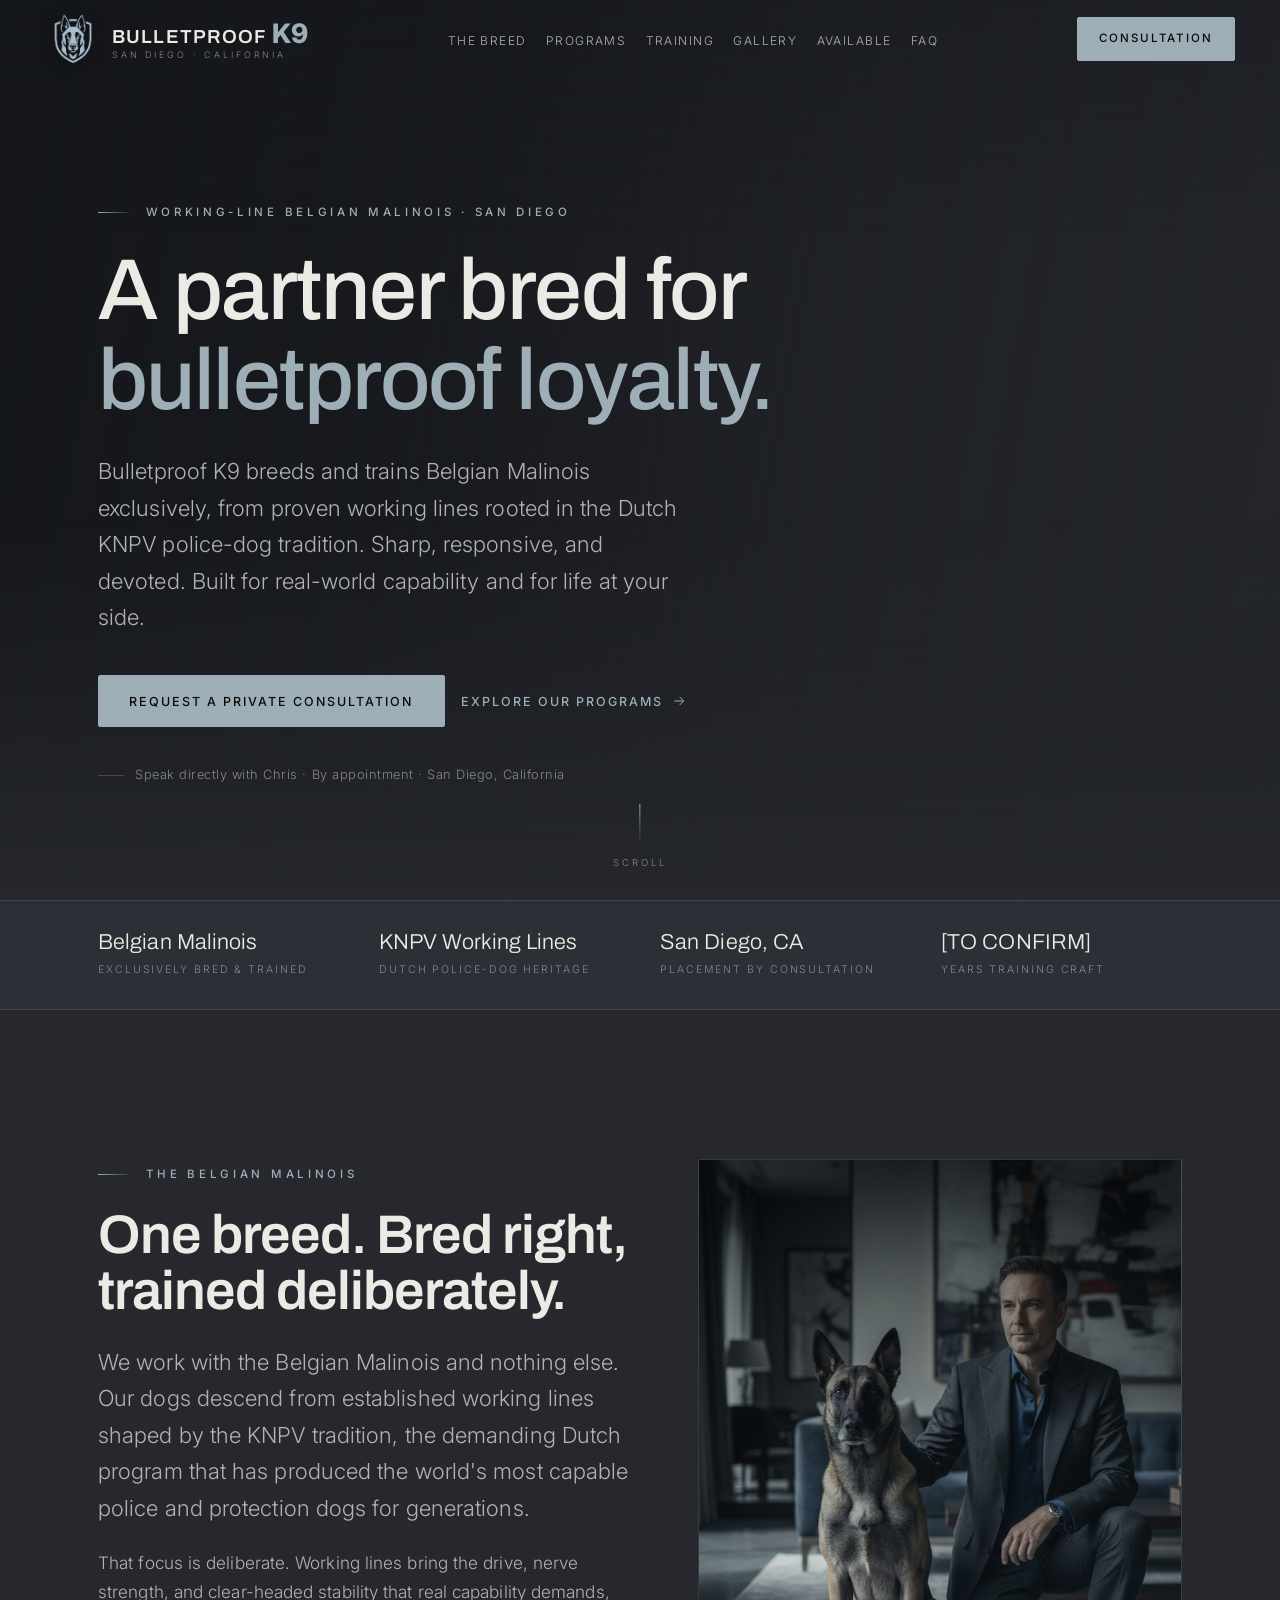
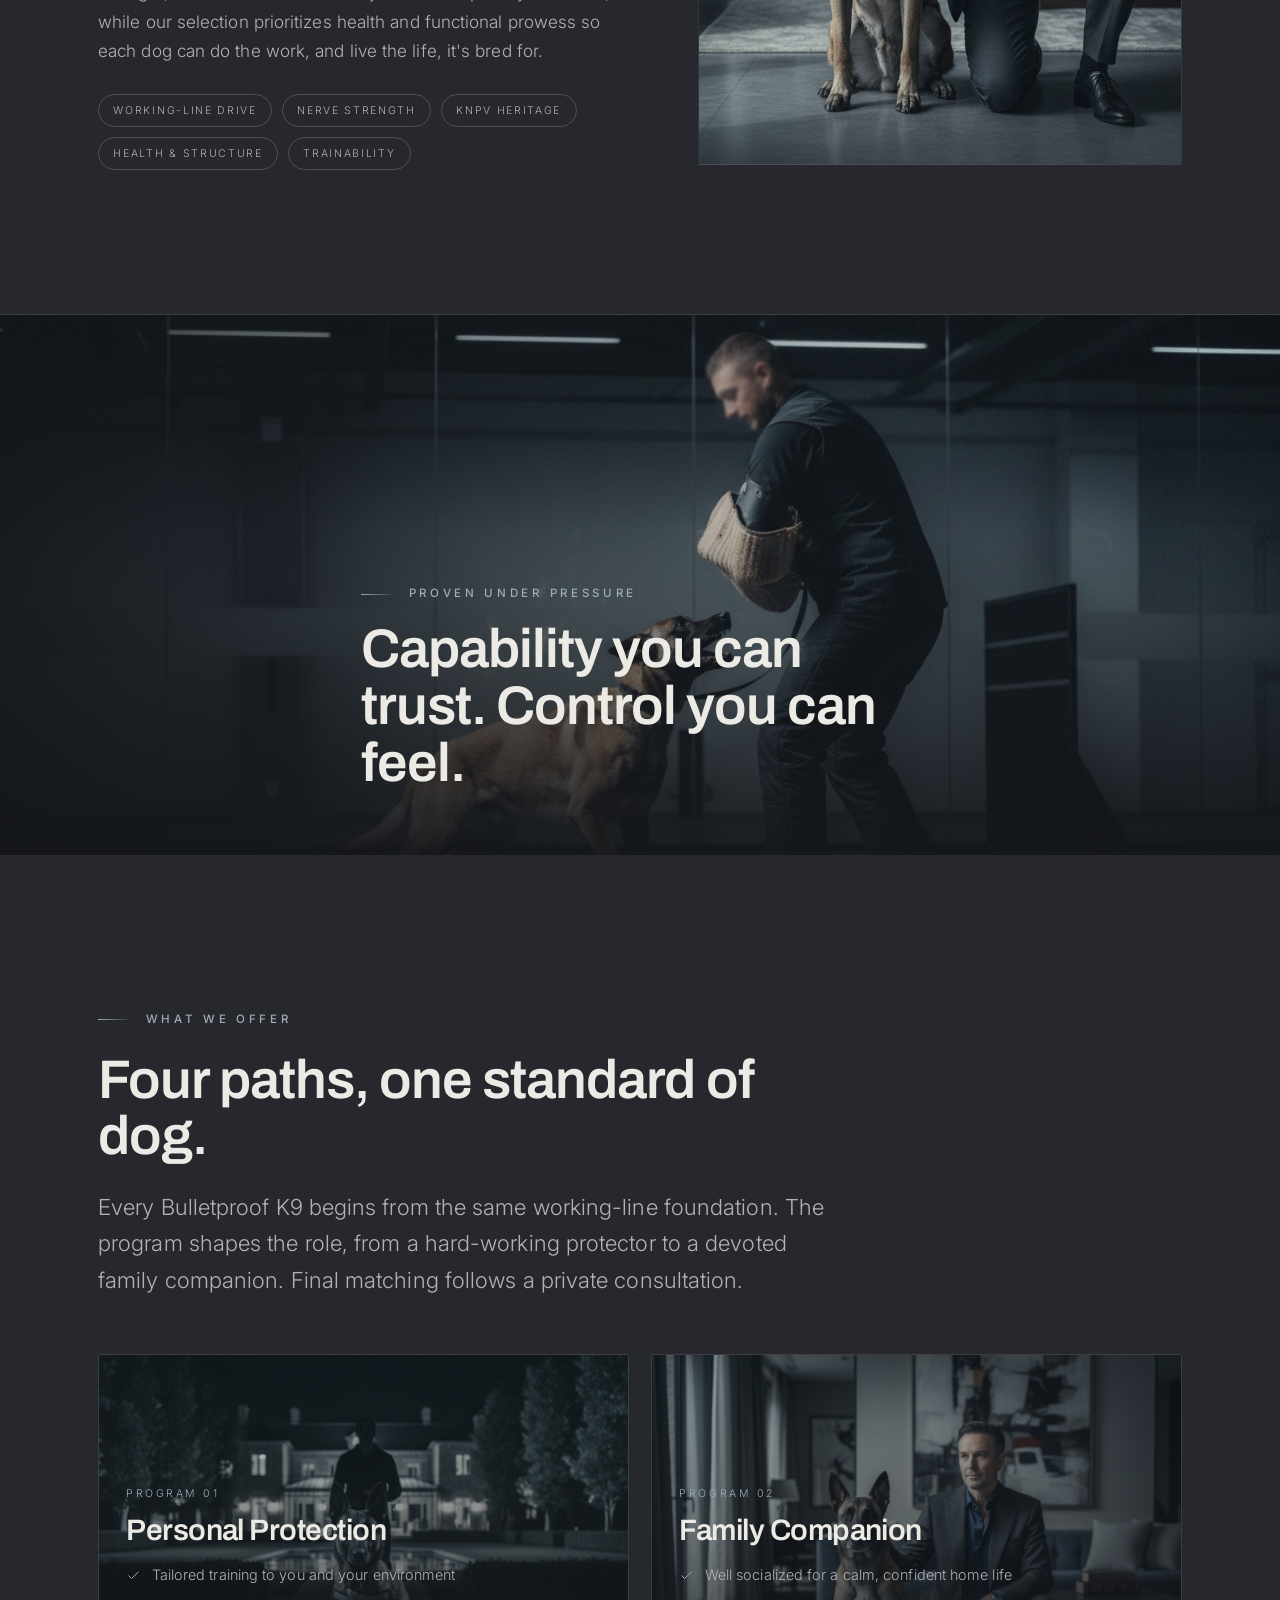
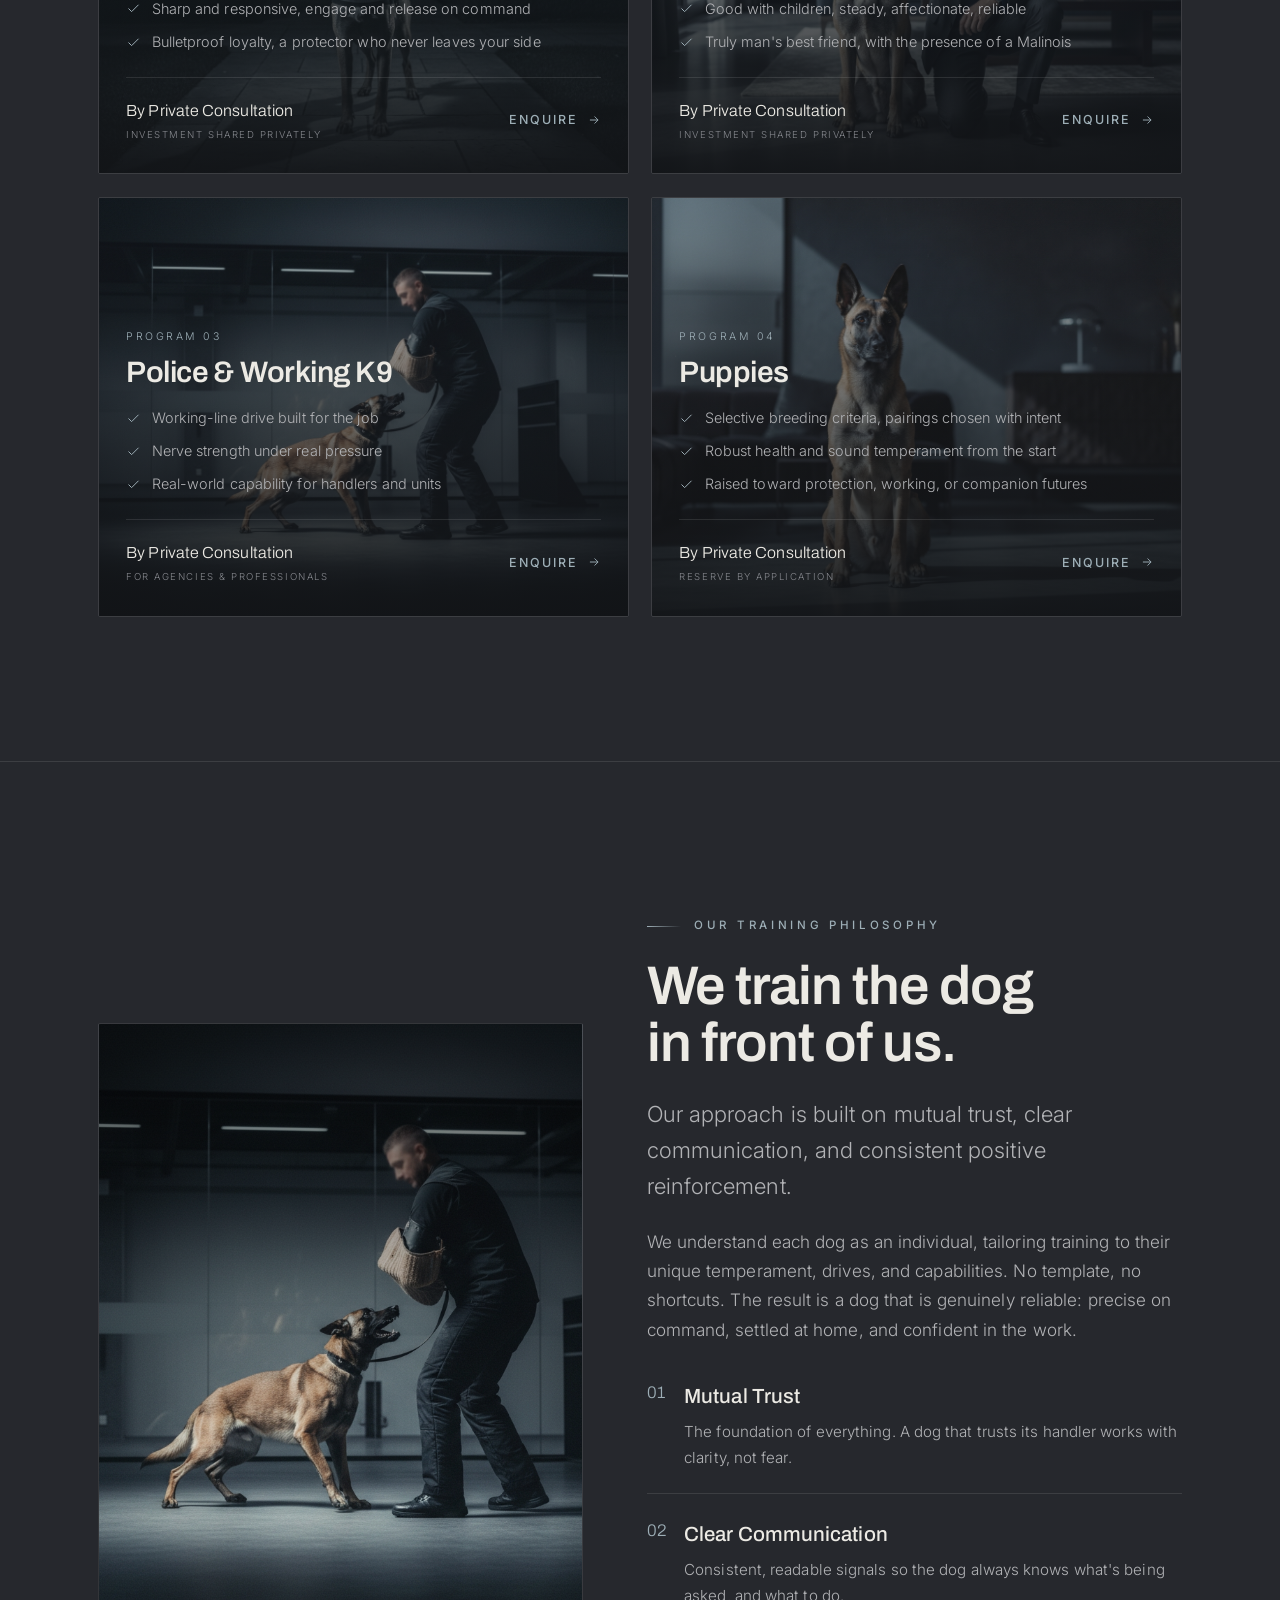
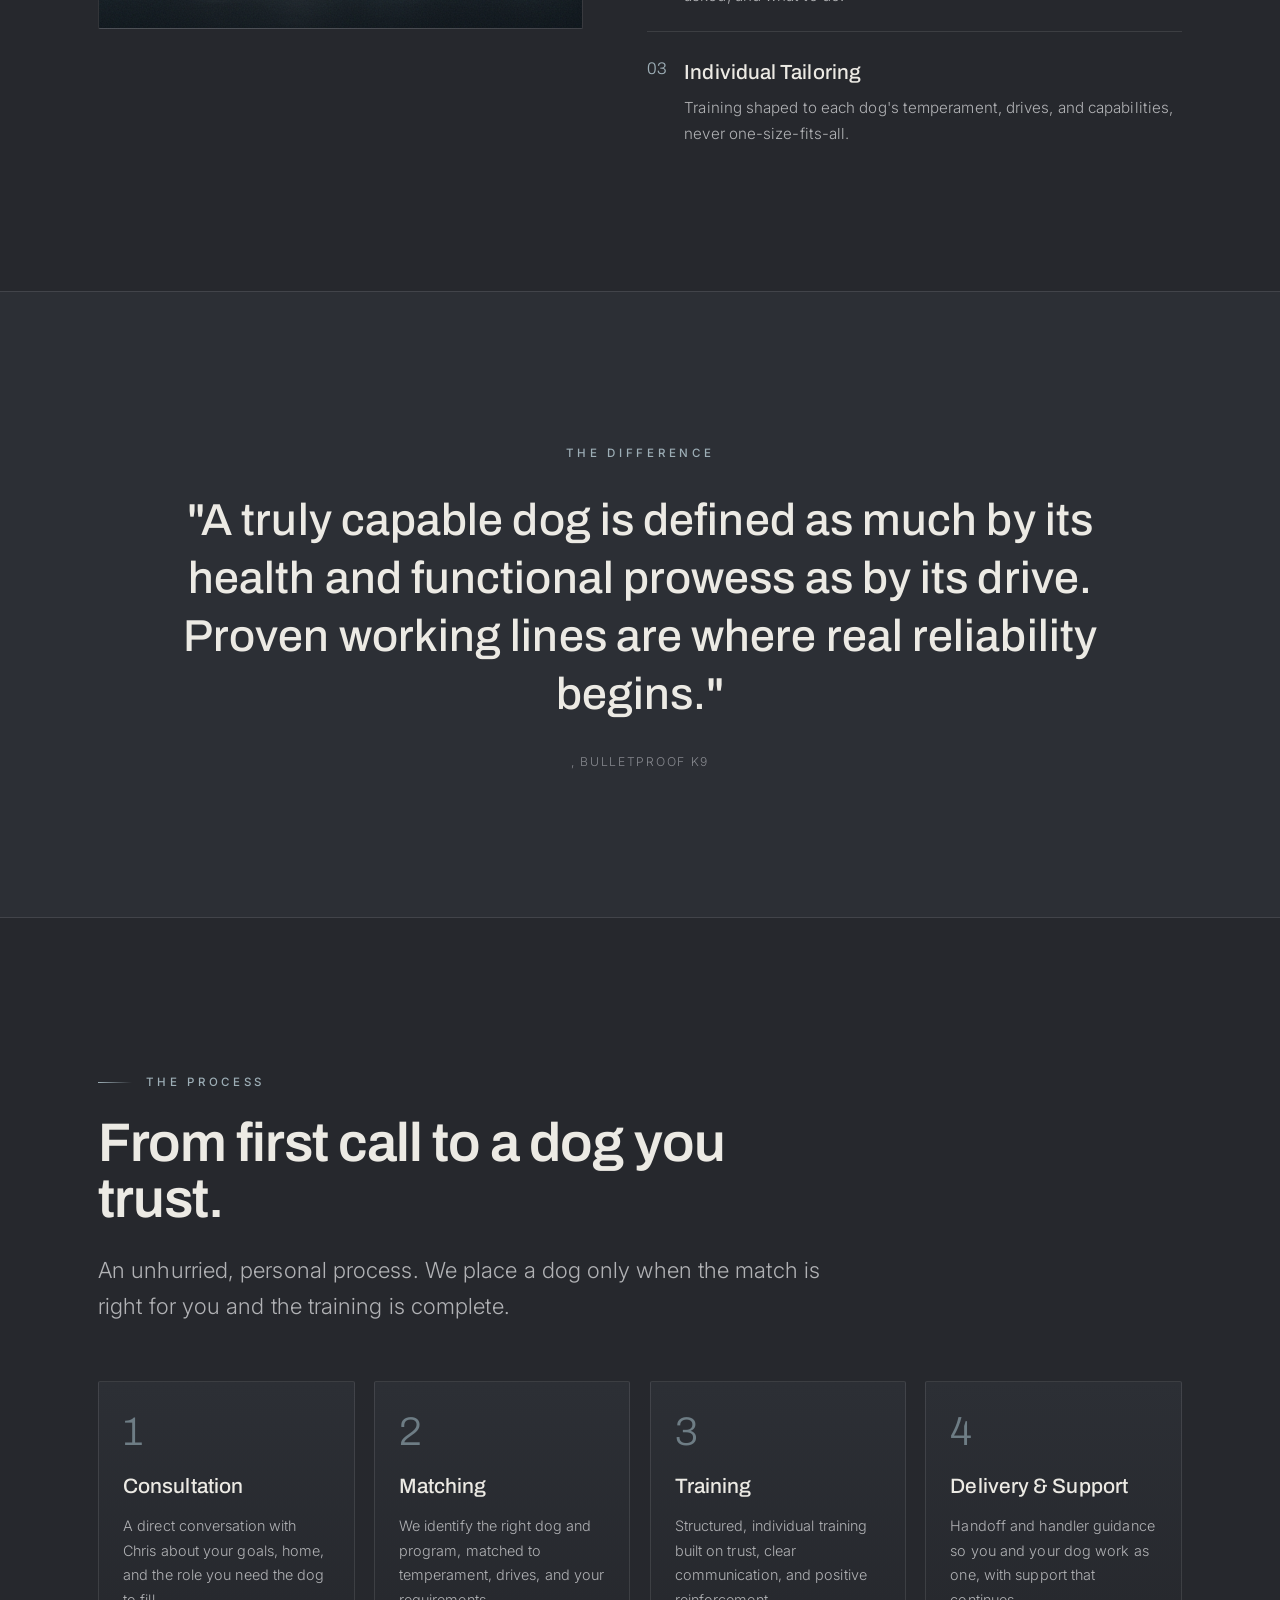
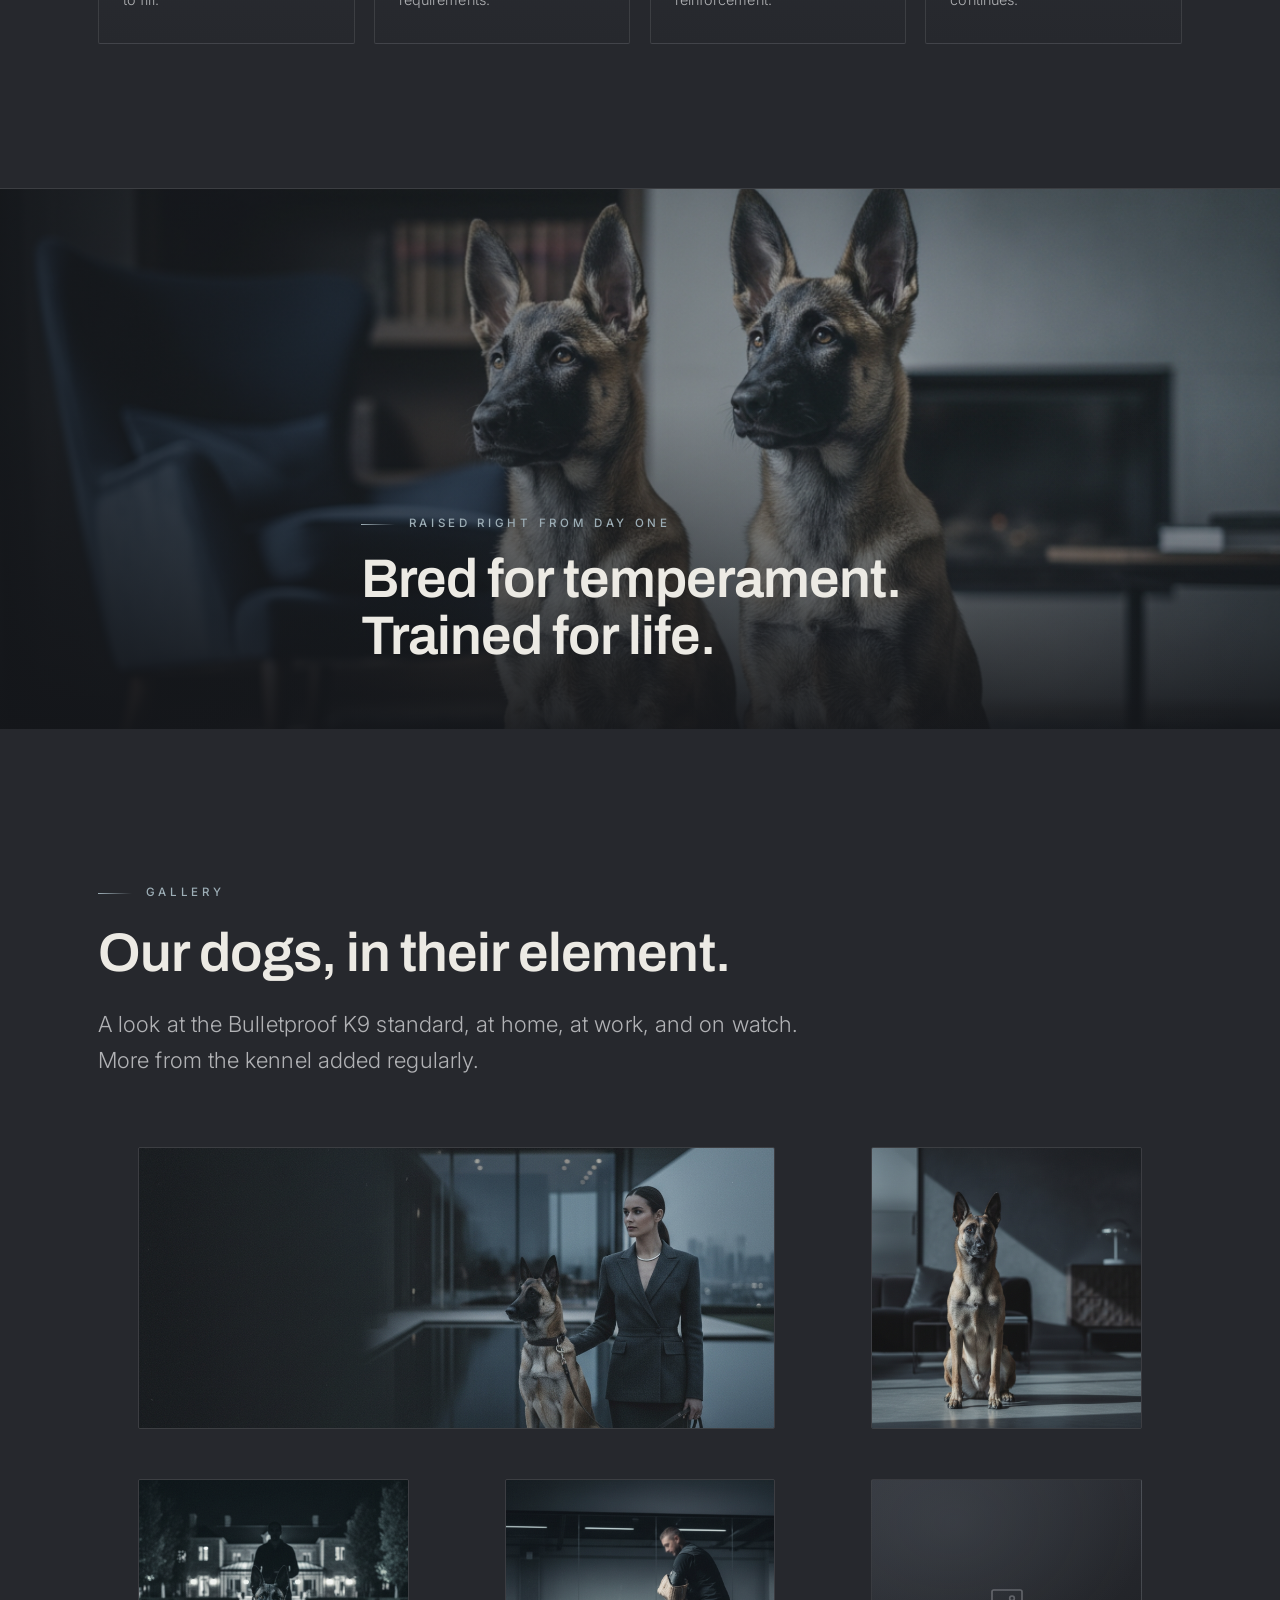
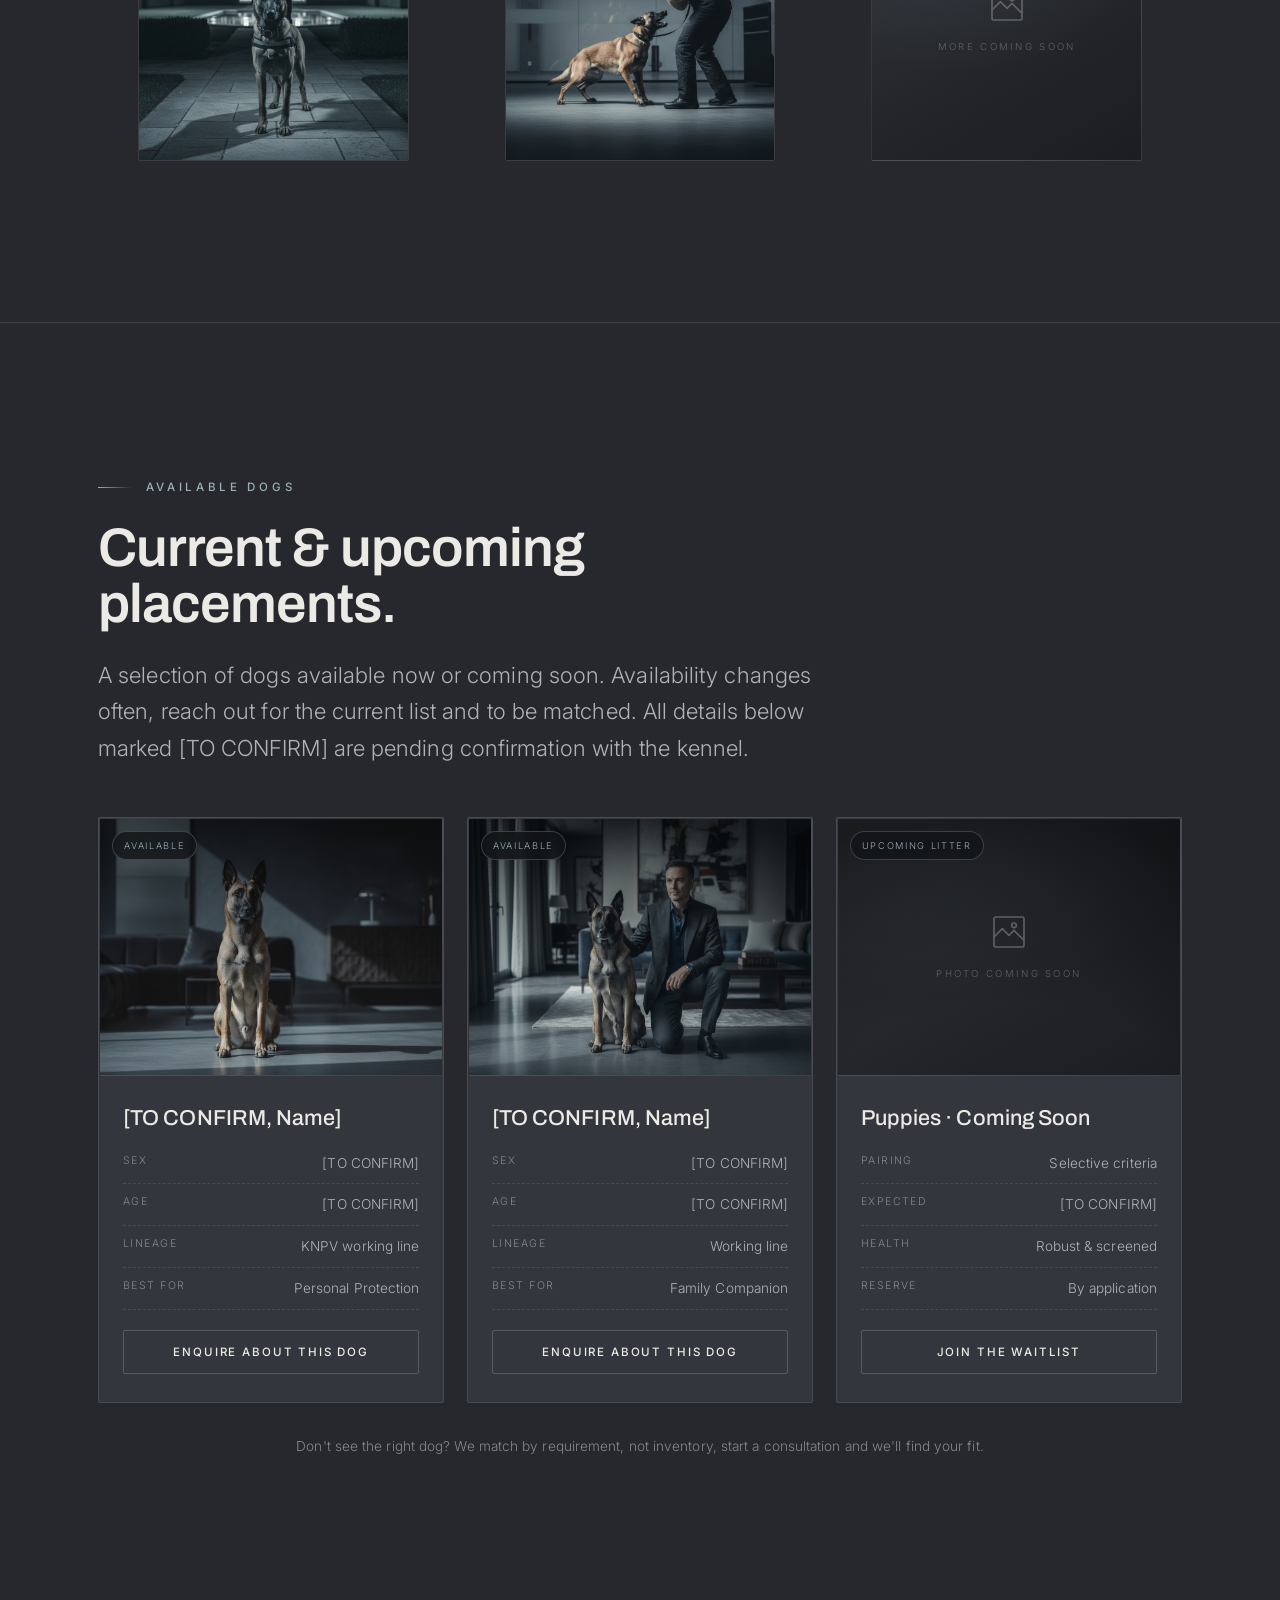
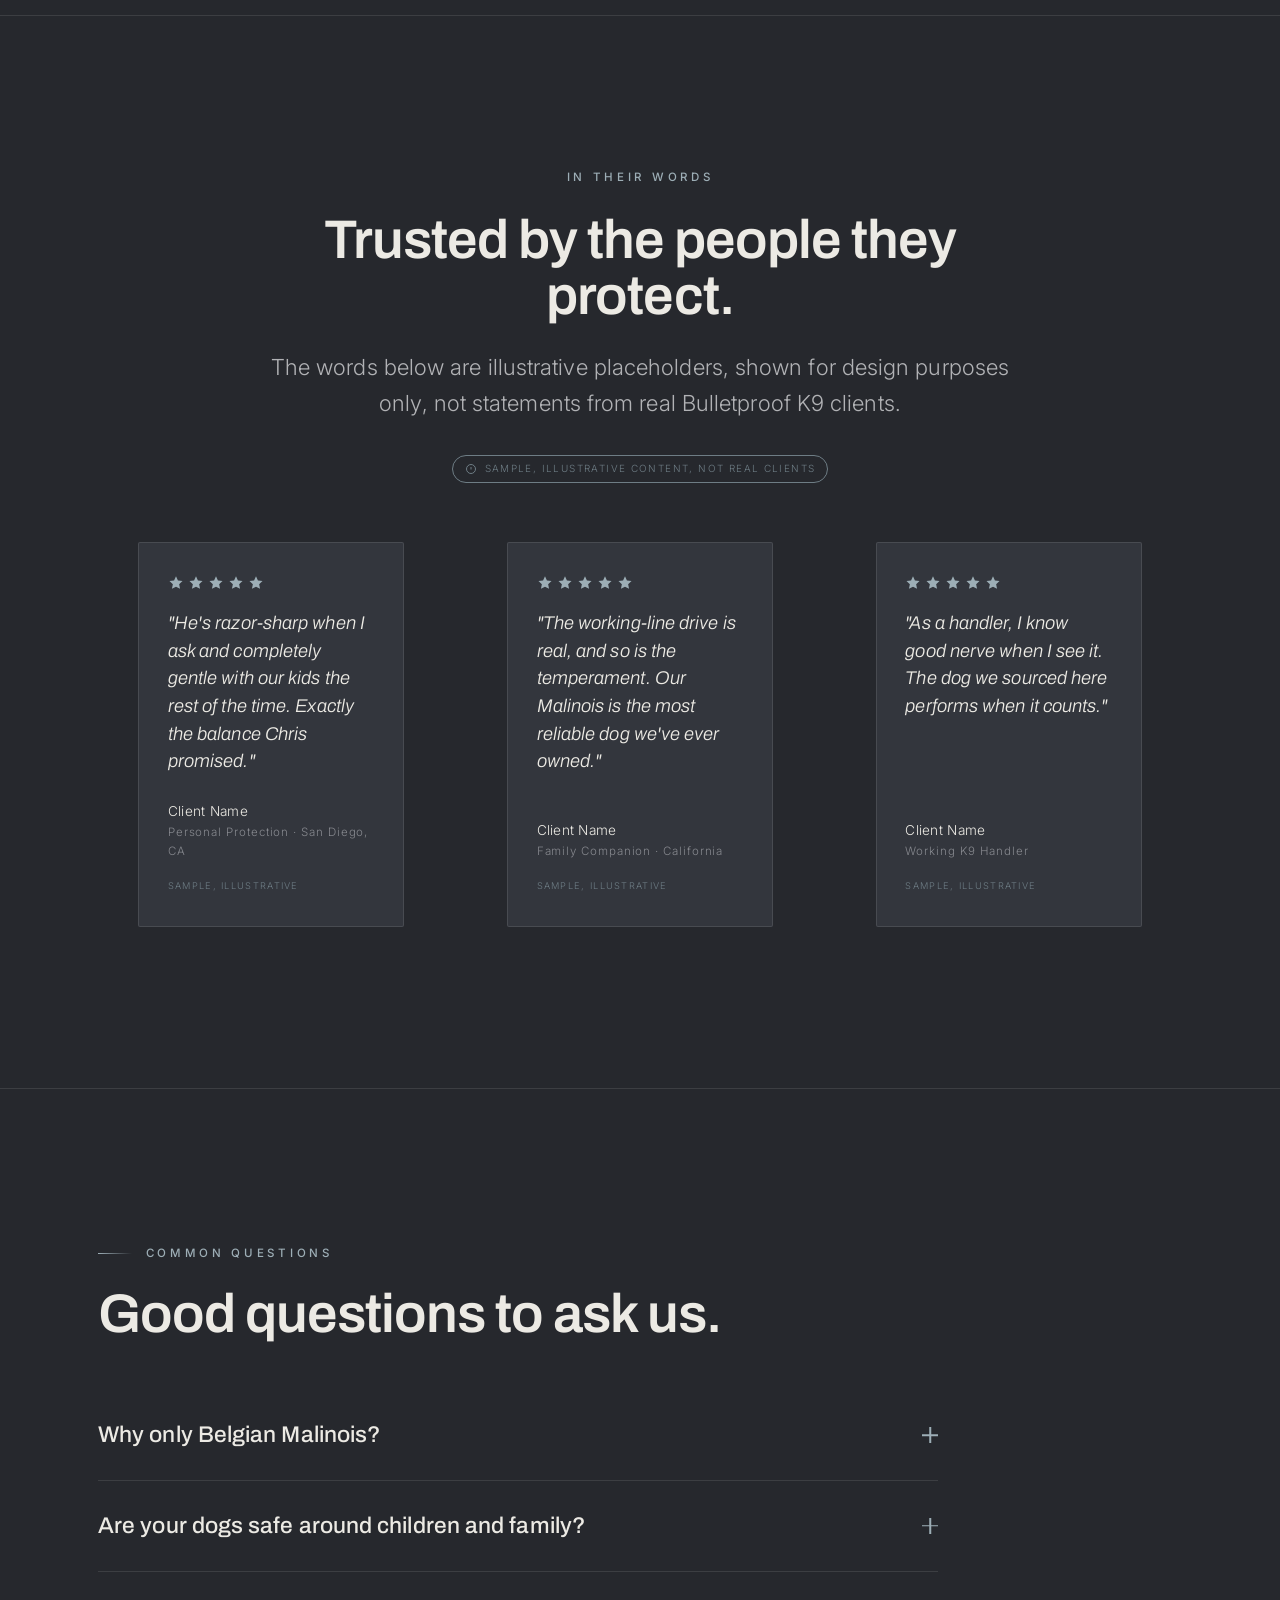
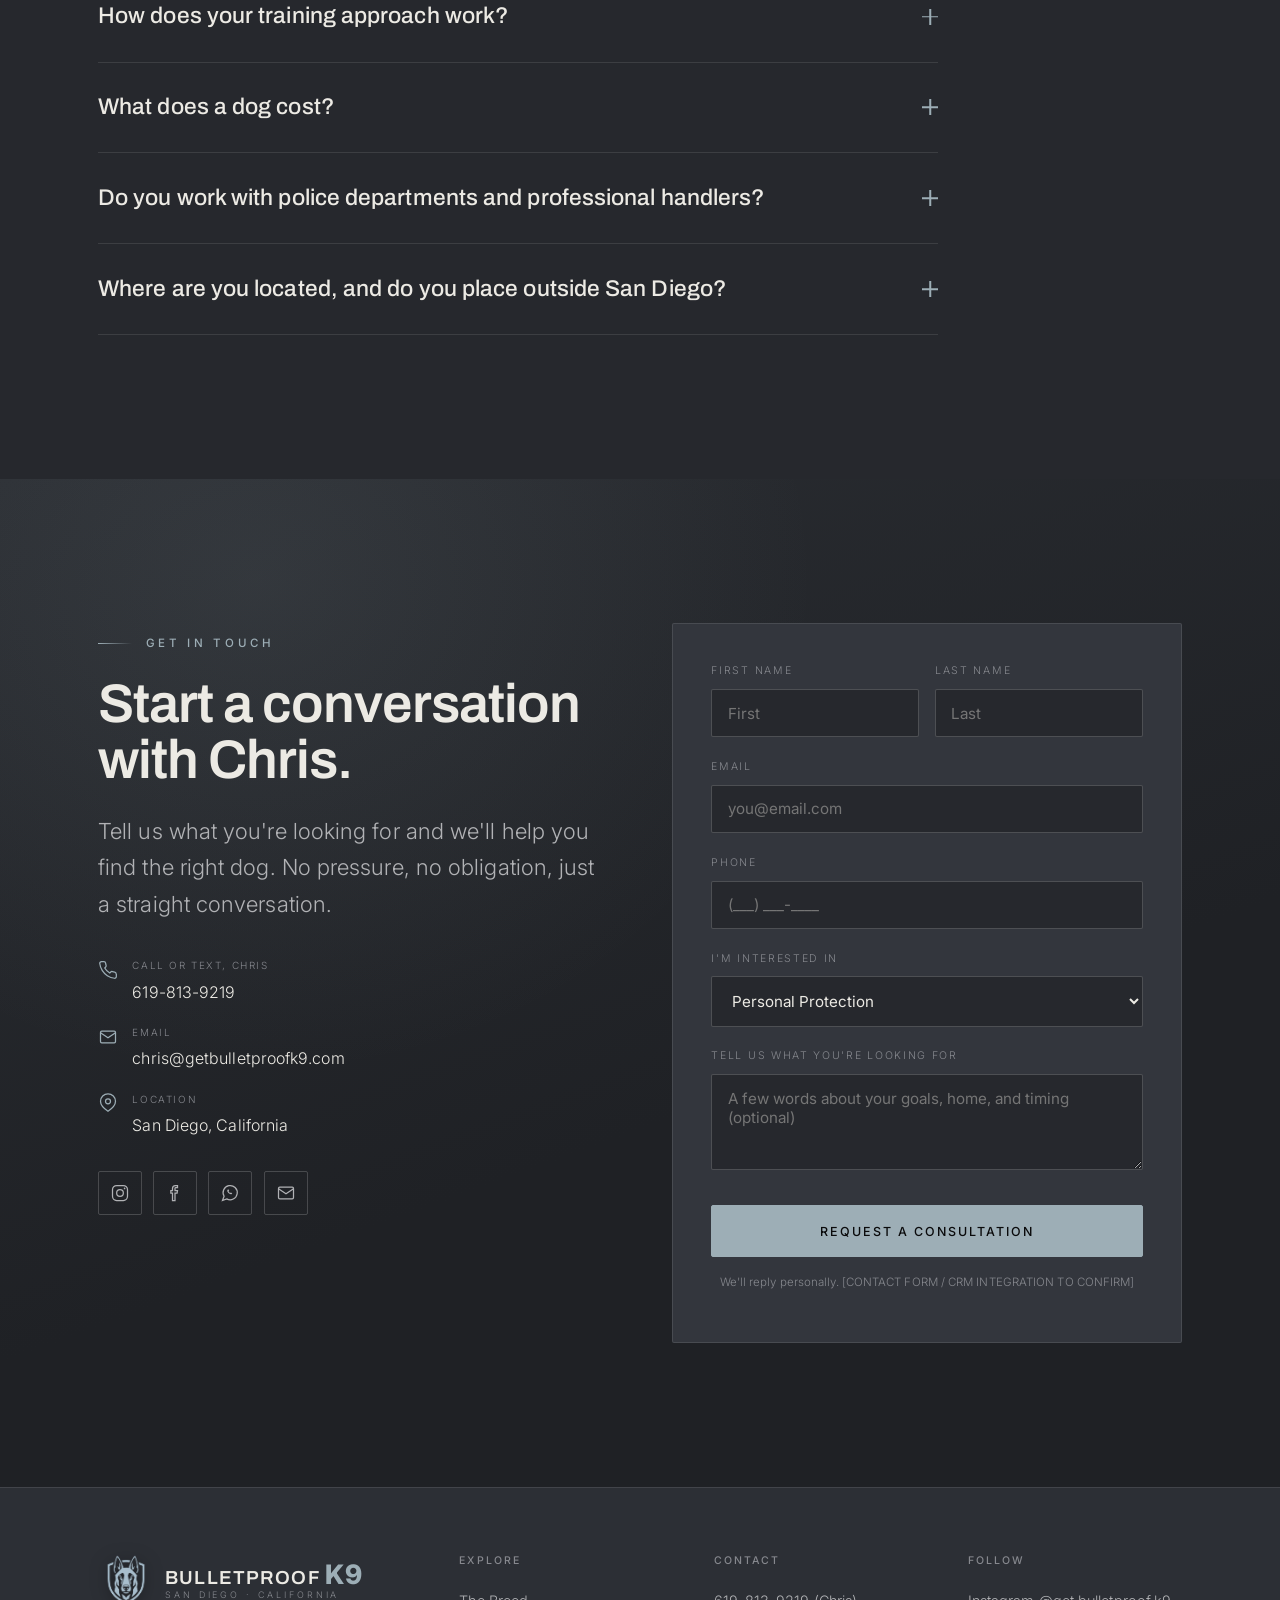
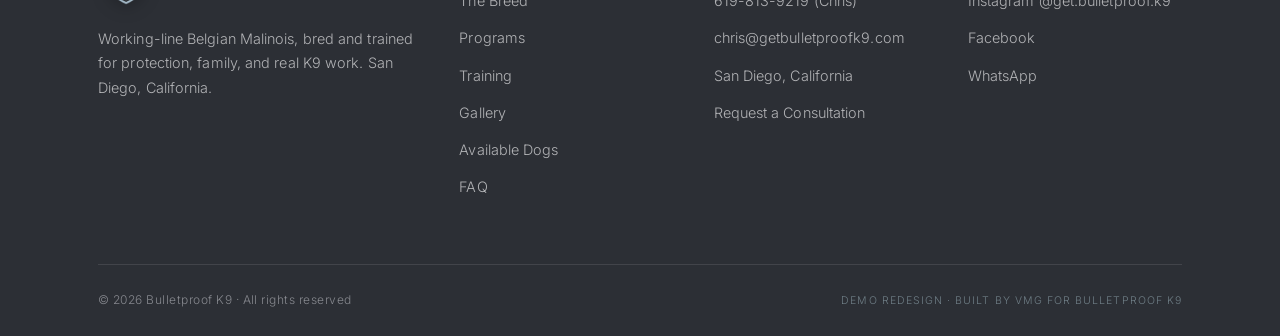
==== index.html @ 421f0684 "Add files via upload" ====
<!DOCTYPE html>
<!--
  ============================================================================
  BULLETPROOF K9, Website redesign (demo/pitch build)
  Client: Bulletproof K9 · San Diego, California · getbulletproofk9.com
  Built by VMG (Vander Media Group).

  HONESTY MARKERS used throughout:
    [TO CONFIRM] ........ any metric/detail to be verified with the client
    "By Private Consultation" ... used in place of any invented price
    "Sample, illustrative" ..... testimonials are illustrative, not real clients
  Real, public client data (breed focus, offerings, philosophy, contact,
  socials) is used as fact. No numbers, prices, or client names are fabricated.
  ============================================================================
-->
<html lang="en">
<head>
<meta charset="UTF-8">
<meta name="viewport" content="width=device-width, initial-scale=1.0">
<title>Bulletproof K9, Working-Line Belgian Malinois · San Diego</title>
<meta name="description" content="Bulletproof K9 breeds and trains working-line Belgian Malinois in San Diego, California, for personal protection, family companionship, and police & working K9 roles. By private consultation.">
<link rel="icon" type="image/png" href="logo/emblem-fav2.png">
<link rel="apple-touch-icon" href="logo/emblem-fav2.png">
<meta http-equiv="Cache-Control" content="no-cache, no-store, must-revalidate">
<meta http-equiv="Pragma" content="no-cache"><meta http-equiv="Expires" content="0">
<meta property="og:title" content="Bulletproof K9, Working-Line Belgian Malinois">
<meta property="og:description" content="Working-line Belgian Malinois for personal protection, family, and K9 work. San Diego, CA.">
<meta property="og:type" content="website">
<meta name="theme-color" content="#26282d">
<link rel="preconnect" href="https://fonts.googleapis.com">
<link rel="preconnect" href="https://fonts.gstatic.com" crossorigin>
<link href="https://fonts.googleapis.com/css2?family=Archivo:wght@400;500;600;700;800&family=Inter:wght@300;400;500;600&display=swap" rel="stylesheet">
<link rel="stylesheet" href="css/styles.css">
</head>
<body id="top">

<!-- ========================= NAV ========================= -->
<header class="nav" id="nav">
  <div class="wrap nav-inner">
    <a class="brand" href="index.html" aria-label="Bulletproof K9, home">
      <img class="emblem" src="logo/emblem-mark2.png" alt="" width="32" height="40" aria-hidden="true">
      <span class="word">
        <b>BULLETPROOF <span class="k9">K9</span></b>
        <span>San Diego · California</span>
      </span>
    </a>

    <nav aria-label="Primary">
      <ul class="nav-links">
        <li><a href="breed.html">The Breed</a></li>
        <li><a href="programs.html">Programs</a></li>
        <li><a href="training.html">Training</a></li>
        <li><a href="gallery.html">Gallery</a></li>
        <li><a href="available.html">Available</a></li>
        <li><a href="index.html#faq">FAQ</a></li>
      </ul>
    </nav>

    <div class="nav-cta">
      <a class="nav-phone" href="tel:+16198139219" aria-label="Call Chris at 619-813-9219">
        <svg width="15" height="15" viewBox="0 0 24 24" fill="none" stroke="currentColor" stroke-width="1.6"><path d="M22 16.9v3a2 2 0 0 1-2.2 2 19.8 19.8 0 0 1-8.6-3.1 19.5 19.5 0 0 1-6-6A19.8 19.8 0 0 1 2.1 4.2 2 2 0 0 1 4.1 2h3a2 2 0 0 1 2 1.7c.1.9.3 1.8.6 2.6a2 2 0 0 1-.5 2.1L8.1 9.6a16 16 0 0 0 6 6l1.2-1.2a2 2 0 0 1 2.1-.5c.8.3 1.7.5 2.6.6a2 2 0 0 1 1.7 2Z"/></svg>
        619-813-9219
      </a>
      <a class="btn btn-primary btn-sm" href="contact.html" aria-label="Request a consultation">Consultation</a>
    </div>

    <button class="nav-toggle" id="navToggle" aria-label="Open menu" aria-expanded="false" aria-controls="mobileMenu">
      <span class="bars"><span></span><span></span><span></span></span>
    </button>
  </div>
</header>

<!-- mobile menu -->
<div class="mobile-menu" id="mobileMenu">
  <a class="m-link" href="breed.html">The Breed</a>
  <a class="m-link" href="programs.html">Programs</a>
  <a class="m-link" href="training.html">Training</a>
  <a class="m-link" href="gallery.html">Gallery</a>
  <a class="m-link" href="available.html">Available Dogs</a>
  <a class="m-link" href="index.html#faq">FAQ</a>
  <div class="m-foot">
    <a class="btn btn-primary" href="contact.html">Request a Consultation</a>
    <div class="m-contact">
      <a href="tel:+16198139219"><svg width="16" height="16" viewBox="0 0 24 24" fill="none" stroke="currentColor" stroke-width="1.6"><path d="M22 16.9v3a2 2 0 0 1-2.2 2 19.8 19.8 0 0 1-8.6-3.1 19.5 19.5 0 0 1-6-6A19.8 19.8 0 0 1 2.1 4.2 2 2 0 0 1 4.1 2h3a2 2 0 0 1 2 1.7c.1.9.3 1.8.6 2.6a2 2 0 0 1-.5 2.1L8.1 9.6a16 16 0 0 0 6 6l1.2-1.2a2 2 0 0 1 2.1-.5c.8.3 1.7.5 2.6.6a2 2 0 0 1 1.7 2Z"/></svg>619-813-9219</a>
      <a href="mailto:chris@getbulletproofk9.com"><svg width="16" height="16" viewBox="0 0 24 24" fill="none" stroke="currentColor" stroke-width="1.6"><rect x="3" y="5" width="18" height="14" rx="1.5"/><path d="M3 7l9 6 9-6"/></svg>chris@getbulletproofk9.com</a>
    </div>
  </div>
</div>

<!-- ========================= HERO ========================= -->
<main>
<section class="hero" id="hero">
  <div class="hero-bg" id="heroBg" aria-hidden="true"><div class="hero-img"></div></div>
  <div class="wrap hero-inner">
    <div class="hero-content reveal">
      <span class="eyebrow">Working-Line Belgian Malinois · San Diego</span>
      <h1 class="display">A partner bred for<br><em>bulletproof loyalty.</em></h1>
      <p class="lede">Bulletproof K9 breeds and trains Belgian Malinois exclusively, from proven working lines rooted in the Dutch KNPV police-dog tradition. Sharp, responsive, and devoted. Built for real-world capability and for life at your side.</p>
      <div class="hero-actions">
        <a class="btn btn-primary" href="contact.html">Request a Private Consultation</a>
        <a class="link-arrow" href="programs.html">Explore our programs
          <svg width="16" height="16" viewBox="0 0 24 24" fill="none" stroke="currentColor" stroke-width="1.5"><path d="M5 12h14M13 6l6 6-6 6"/></svg>
        </a>
      </div>
      <div class="hero-note">
        <span class="rule"></span>
        Speak directly with Chris · By appointment · San Diego, California
      </div>
    </div>
  </div>
  <div class="scroll-cue" aria-hidden="true"><span class="bar"></span>Scroll</div>
</section>

<!-- ========================= TRUST STRIP ========================= -->
<section class="strip" aria-label="At a glance">
  <div class="wrap strip-inner">
    <div class="strip-item reveal"><span class="k">Belgian Malinois</span><span class="v">Exclusively bred &amp; trained</span></div>
    <div class="strip-item reveal"><span class="k">KNPV Working Lines</span><span class="v">Dutch police-dog heritage</span></div>
    <div class="strip-item reveal"><span class="k">San Diego, CA</span><span class="v">Placement by consultation</span></div>
    <div class="strip-item reveal"><span class="k confirm">[TO CONFIRM]</span><span class="v">Years training craft</span></div>
  </div>
</section>

<!-- ========================= THE BREED ========================= -->
<section class="section-pad" id="breed">
  <div class="wrap">
    <div class="split">
      <div class="reveal">
        <span class="eyebrow">The Belgian Malinois</span>
        <h2 class="h2" style="margin-top:1.4rem">One breed. Bred right,<br>trained deliberately.</h2>
        <p class="lede" style="margin-top:1.5rem">We work with the Belgian Malinois and nothing else. Our dogs descend from established working lines shaped by the KNPV tradition, the demanding Dutch program that has produced the world's most capable police and protection dogs for generations.</p>
        <p style="margin-top:1.2rem; color:var(--ink-soft)">That focus is deliberate. Working lines bring the drive, nerve strength, and clear-headed stability that real capability demands, while our selection prioritizes health and functional prowess so each dog can do the work, and live the life, it's bred for.</p>
        <div class="chips" aria-label="Breed hallmarks">
          <span class="chip">Working-line drive</span>
          <span class="chip">Nerve strength</span>
          <span class="chip">KNPV heritage</span>
          <span class="chip">Health &amp; structure</span>
          <span class="chip">Trainability</span>
        </div>
      </div>
      <div class="media img-ph reveal">
        <img class="cover" src="images/standard.jpg" alt="A composed Belgian Malinois seated beside its owner in a refined home interior">
      </div>
    </div>
  </div>
</section>

<hr class="divider">

<!-- ========================= IMAGE BAND ========================= -->
<section class="reveal" aria-label="Trained for the real world" style="position:relative;height:min(60vh,540px);display:flex;align-items:flex-end;overflow:hidden;background:linear-gradient(90deg,rgba(20,22,26,.8),rgba(20,22,26,.25) 55%,rgba(20,22,26,0)),linear-gradient(rgba(20,22,26,0) 40%,rgba(20,22,26,.9)),url('images/tier2.jpg') center 35%/cover no-repeat;">
  <div class="wrap" style="padding-bottom:clamp(2.2rem,5vw,4rem)">
    <span class="eyebrow">Proven under pressure</span>
    <h2 class="h2" style="max-width:18ch;margin-top:1.1rem">Capability you can trust. Control you can feel.</h2>
  </div>
</section>

<!-- ========================= PROGRAMS ========================= -->
<section class="section-pad" id="programs">
  <div class="wrap">
    <div class="sec-head reveal">
      <span class="eyebrow">What We Offer</span>
      <h2 class="h2">Four paths, one standard of dog.</h2>
      <p class="lede">Every Bulletproof K9 begins from the same working-line foundation. The program shapes the role, from a hard-working protector to a devoted family companion. Final matching follows a private consultation.</p>
    </div>

    <div class="programs">
      <!-- Personal Protection -->
      <article class="prog reveal">
        <div class="media"><img src="images/tier3.jpg" alt="A protection-trained Belgian Malinois on watch at an estate at night"></div>
        <div class="scrim" aria-hidden="true"></div>
        <div class="body">
          <span class="rank">Program 01</span>
          <h3 class="h3">Personal Protection</h3>
          <ul>
            <li><svg width="15" height="15" viewBox="0 0 24 24" fill="none" stroke="currentColor" stroke-width="1.6"><path d="M20 6L9 17l-5-5"/></svg>Tailored training to you and your environment</li>
            <li><svg width="15" height="15" viewBox="0 0 24 24" fill="none" stroke="currentColor" stroke-width="1.6"><path d="M20 6L9 17l-5-5"/></svg>Sharp and responsive, engage and release on command</li>
            <li><svg width="15" height="15" viewBox="0 0 24 24" fill="none" stroke="currentColor" stroke-width="1.6"><path d="M20 6L9 17l-5-5"/></svg>Bulletproof loyalty, a protector who never leaves your side</li>
          </ul>
          <div class="foot">
            <span class="price">By Private Consultation<small>Investment shared privately</small></span>
            <a class="link-arrow" href="contact.html">Enquire
              <svg width="14" height="14" viewBox="0 0 24 24" fill="none" stroke="currentColor" stroke-width="1.6"><path d="M5 12h14M13 6l6 6-6 6"/></svg>
            </a>
          </div>
        </div>
      </article>

      <!-- Family Companion -->
      <article class="prog reveal">
        <div class="media"><img src="images/standard.jpg" alt="A Belgian Malinois relaxed at home beside its family"></div>
        <div class="scrim" aria-hidden="true"></div>
        <div class="body">
          <span class="rank">Program 02</span>
          <h3 class="h3">Family Companion</h3>
          <ul>
            <li><svg width="15" height="15" viewBox="0 0 24 24" fill="none" stroke="currentColor" stroke-width="1.6"><path d="M20 6L9 17l-5-5"/></svg>Well socialized for a calm, confident home life</li>
            <li><svg width="15" height="15" viewBox="0 0 24 24" fill="none" stroke="currentColor" stroke-width="1.6"><path d="M20 6L9 17l-5-5"/></svg>Good with children, steady, affectionate, reliable</li>
            <li><svg width="15" height="15" viewBox="0 0 24 24" fill="none" stroke="currentColor" stroke-width="1.6"><path d="M20 6L9 17l-5-5"/></svg>Truly man's best friend, with the presence of a Malinois</li>
          </ul>
          <div class="foot">
            <span class="price">By Private Consultation<small>Investment shared privately</small></span>
            <a class="link-arrow" href="contact.html">Enquire
              <svg width="14" height="14" viewBox="0 0 24 24" fill="none" stroke="currentColor" stroke-width="1.6"><path d="M5 12h14M13 6l6 6-6 6"/></svg>
            </a>
          </div>
        </div>
      </article>

      <!-- Police & Working K9 -->
      <article class="prog reveal">
        <div class="media"><img src="images/tier2.jpg" alt="A Belgian Malinois in a controlled engagement drill with a decoy"></div>
        <div class="scrim" aria-hidden="true"></div>
        <div class="body">
          <span class="rank">Program 03</span>
          <h3 class="h3">Police &amp; Working K9</h3>
          <ul>
            <li><svg width="15" height="15" viewBox="0 0 24 24" fill="none" stroke="currentColor" stroke-width="1.6"><path d="M20 6L9 17l-5-5"/></svg>Working-line drive built for the job</li>
            <li><svg width="15" height="15" viewBox="0 0 24 24" fill="none" stroke="currentColor" stroke-width="1.6"><path d="M20 6L9 17l-5-5"/></svg>Nerve strength under real pressure</li>
            <li><svg width="15" height="15" viewBox="0 0 24 24" fill="none" stroke="currentColor" stroke-width="1.6"><path d="M20 6L9 17l-5-5"/></svg>Real-world capability for handlers and units</li>
          </ul>
          <div class="foot">
            <span class="price">By Private Consultation<small>For agencies &amp; professionals</small></span>
            <a class="link-arrow" href="contact.html">Enquire
              <svg width="14" height="14" viewBox="0 0 24 24" fill="none" stroke="currentColor" stroke-width="1.6"><path d="M5 12h14M13 6l6 6-6 6"/></svg>
            </a>
          </div>
        </div>
      </article>

      <!-- Puppies -->
      <article class="prog reveal">
        <div class="media"><img src="images/tier1.jpg" alt="A young Belgian Malinois seated, alert and composed, in a modern interior"></div>
        <div class="scrim" aria-hidden="true"></div>
        <div class="body">
          <span class="rank">Program 04</span>
          <h3 class="h3">Puppies</h3>
          <ul>
            <li><svg width="15" height="15" viewBox="0 0 24 24" fill="none" stroke="currentColor" stroke-width="1.6"><path d="M20 6L9 17l-5-5"/></svg>Selective breeding criteria, pairings chosen with intent</li>
            <li><svg width="15" height="15" viewBox="0 0 24 24" fill="none" stroke="currentColor" stroke-width="1.6"><path d="M20 6L9 17l-5-5"/></svg>Robust health and sound temperament from the start</li>
            <li><svg width="15" height="15" viewBox="0 0 24 24" fill="none" stroke="currentColor" stroke-width="1.6"><path d="M20 6L9 17l-5-5"/></svg>Raised toward protection, working, or companion futures</li>
          </ul>
          <div class="foot">
            <span class="price">By Private Consultation<small>Reserve by application</small></span>
            <a class="link-arrow" href="contact.html">Enquire
              <svg width="14" height="14" viewBox="0 0 24 24" fill="none" stroke="currentColor" stroke-width="1.6"><path d="M5 12h14M13 6l6 6-6 6"/></svg>
            </a>
          </div>
        </div>
      </article>
    </div>
  </div>
</section>

<hr class="divider">

<!-- ========================= TRAINING PHILOSOPHY ========================= -->
<section class="section-pad" id="training">
  <div class="wrap">
    <div class="split rev">
      <div class="media img-ph reveal">
        <img class="cover" src="images/tier2.jpg" alt="A trainer working a Belgian Malinois through a focused drill">
      </div>
      <div class="reveal">
        <span class="eyebrow">Our Training Philosophy</span>
        <h2 class="h2" style="margin-top:1.4rem">We train the dog<br>in front of us.</h2>
        <p class="lede" style="margin-top:1.5rem">Our approach is built on mutual trust, clear communication, and consistent positive reinforcement.</p>
        <p style="margin-top:1.2rem; color:var(--ink-soft)">We understand each dog as an individual, tailoring training to their unique temperament, drives, and capabilities. No template, no shortcuts. The result is a dog that is genuinely reliable: precise on command, settled at home, and confident in the work.</p>
        <ul class="value-list">
          <li>
            <span class="n">01</span>
            <div><h4>Mutual Trust</h4><p>The foundation of everything. A dog that trusts its handler works with clarity, not fear.</p></div>
          </li>
          <li>
            <span class="n">02</span>
            <div><h4>Clear Communication</h4><p>Consistent, readable signals so the dog always knows what's being asked, and what to do.</p></div>
          </li>
          <li>
            <span class="n">03</span>
            <div><h4>Individual Tailoring</h4><p>Training shaped to each dog's temperament, drives, and capabilities, never one-size-fits-all.</p></div>
          </li>
        </ul>
      </div>
    </div>
  </div>
</section>

<!-- ========================= QUOTE BAND ========================= -->
<section class="quote-band section-pad">
  <div class="wrap reveal" style="text-align:center">
    <span class="eyebrow center">The Difference</span>
    <blockquote style="margin-top:1.6rem">
      <span class="serif-quote">"A truly capable dog is defined as much by its health and functional prowess as by its drive. Proven working lines are where real reliability begins."</span>
      <cite>, Bulletproof K9</cite>
    </blockquote>
  </div>
</section>

<!-- ========================= PROCESS ========================= -->
<section class="section-pad" id="process">
  <div class="wrap">
    <div class="sec-head reveal">
      <span class="eyebrow">The Process</span>
      <h2 class="h2">From first call to a dog you trust.</h2>
      <p class="lede">An unhurried, personal process. We place a dog only when the match is right for you and the training is complete.</p>
    </div>
    <div class="process">
      <div class="step reveal"><span class="num">1</span><h4>Consultation</h4><p>A direct conversation with Chris about your goals, home, and the role you need the dog to fill.</p></div>
      <div class="step reveal"><span class="num">2</span><h4>Matching</h4><p>We identify the right dog and program, matched to temperament, drives, and your requirements.</p></div>
      <div class="step reveal"><span class="num">3</span><h4>Training</h4><p>Structured, individual training built on trust, clear communication, and positive reinforcement.</p></div>
      <div class="step reveal"><span class="num">4</span><h4>Delivery &amp; Support</h4><p>Handoff and handler guidance so you and your dog work as one, with support that continues.</p></div>
    </div>
  </div>
</section>

<hr class="divider">

<!-- ========================= IMAGE BAND 2 ========================= -->
<section class="reveal" aria-label="A member of the family" style="position:relative;height:min(60vh,540px);display:flex;align-items:flex-end;overflow:hidden;background:linear-gradient(90deg,rgba(20,22,26,.8),rgba(20,22,26,.25) 55%,rgba(20,22,26,0)),linear-gradient(rgba(20,22,26,0) 40%,rgba(20,22,26,.9)),url('images/puppies.jpg') center 30%/cover no-repeat;">
  <div class="wrap" style="padding-bottom:clamp(2.2rem,5vw,4rem)">
    <span class="eyebrow">Raised right from day one</span>
    <h2 class="h2" style="max-width:18ch;margin-top:1.1rem">Bred for temperament. Trained for life.</h2>
  </div>
</section>

<!-- ========================= GALLERY ========================= -->
<section class="section-pad" id="gallery">
  <div class="wrap">
    <div class="sec-head reveal">
      <span class="eyebrow">Gallery</span>
      <h2 class="h2">Our dogs, in their element.</h2>
      <p class="lede">A look at the Bulletproof K9 standard, at home, at work, and on watch. More from the kennel added regularly.</p>
    </div>
    <div class="gallery">
      <figure class="g-item g-a reveal"><img src="images/hero.jpg" alt="A Belgian Malinois at heel beside its handler at a modern residence"><figcaption class="g-cap">At your side</figcaption></figure>
      <figure class="g-item g-b reveal"><img src="images/tier1.jpg" alt="A Belgian Malinois seated and alert in a modern interior"><figcaption class="g-cap">Composed at home</figcaption></figure>
      <figure class="g-item g-c reveal"><img src="images/tier3.jpg" alt="A Belgian Malinois on watch at an estate at night"><figcaption class="g-cap">On watch</figcaption></figure>
      <figure class="g-item g-d reveal"><img src="images/tier2.jpg" alt="A Belgian Malinois in an engagement drill"><figcaption class="g-cap">In training</figcaption></figure>
      <figure class="g-item g-e reveal img-ph g-more" aria-label="More photos coming soon">
        <div class="ph-mono"><svg viewBox="0 0 24 24" fill="none" stroke-width="1"><rect x="3" y="3" width="18" height="18" rx="1"/><path d="M3 15l5-5 4 4 3-3 6 6"/><circle cx="15" cy="8" r="1.4"/></svg><span>More coming soon</span></div>
      </figure>
    </div>
  </div>
</section>

<hr class="divider">

<!-- ========================= AVAILABLE DOGS ========================= -->
<section class="section-pad" id="available">
  <div class="wrap">
    <div class="sec-head reveal">
      <span class="eyebrow">Available Dogs</span>
      <h2 class="h2">Current &amp; upcoming placements.</h2>
      <p class="lede">A selection of dogs available now or coming soon. Availability changes often, reach out for the current list and to be matched. All details below marked [TO CONFIRM] are pending confirmation with the kennel.</p>
    </div>

    <div class="dogs">
      <article class="dog reveal">
        <div class="media img-ph">
          <img class="cover" src="images/tier1.jpg" alt="A Belgian Malinois available for placement">
          <span class="badge">Available</span>
        </div>
        <div class="body">
          <h4>[TO CONFIRM, Name]</h4>
          <ul class="meta">
            <li><span>Sex</span><span>[TO CONFIRM]</span></li>
            <li><span>Age</span><span>[TO CONFIRM]</span></li>
            <li><span>Lineage</span><span>KNPV working line</span></li>
            <li><span>Best for</span><span>Personal Protection</span></li>
          </ul>
          <div class="foot"><a class="btn btn-ghost btn-sm" href="contact.html">Enquire about this dog</a></div>
        </div>
      </article>

      <article class="dog reveal">
        <div class="media img-ph">
          <img class="cover" src="images/standard.jpg" alt="A Belgian Malinois companion prospect">
          <span class="badge">Available</span>
        </div>
        <div class="body">
          <h4>[TO CONFIRM, Name]</h4>
          <ul class="meta">
            <li><span>Sex</span><span>[TO CONFIRM]</span></li>
            <li><span>Age</span><span>[TO CONFIRM]</span></li>
            <li><span>Lineage</span><span>Working line</span></li>
            <li><span>Best for</span><span>Family Companion</span></li>
          </ul>
          <div class="foot"><a class="btn btn-ghost btn-sm" href="contact.html">Enquire about this dog</a></div>
        </div>
      </article>

      <article class="dog reveal">
        <div class="media img-ph">
          <div class="ph-mono"><svg viewBox="0 0 24 24" fill="none" stroke-width="1"><rect x="3" y="3" width="18" height="18" rx="1"/><path d="M3 15l5-5 4 4 3-3 6 6"/><circle cx="15" cy="8" r="1.4"/></svg><span>Photo coming soon</span></div>
          <span class="badge">Upcoming Litter</span>
        </div>
        <div class="body">
          <h4>Puppies · Coming Soon</h4>
          <ul class="meta">
            <li><span>Pairing</span><span>Selective criteria</span></li>
            <li><span>Expected</span><span>[TO CONFIRM]</span></li>
            <li><span>Health</span><span>Robust &amp; screened</span></li>
            <li><span>Reserve</span><span>By application</span></li>
          </ul>
          <div class="foot"><a class="btn btn-ghost btn-sm" href="puppies.html">Join the waitlist</a></div>
        </div>
      </article>
    </div>

    <p class="muted reveal" style="margin-top:2rem; font-size:.85rem; text-align:center; color:var(--ink-mute)">
      Don't see the right dog? We match by requirement, not inventory, start a consultation and we'll find your fit.
    </p>
  </div>
</section>

<hr class="divider">

<!-- ========================= TESTIMONIALS ========================= -->
<section class="section-pad" id="trust">
  <div class="wrap">
    <div class="sec-head center reveal">
      <span class="eyebrow center">In Their Words</span>
      <h2 class="h2">Trusted by the people they protect.</h2>
      <p class="lede">The words below are illustrative placeholders, shown for design purposes only, not statements from real Bulletproof K9 clients.</p>
    </div>
    <div style="text-align:center; margin-top:2rem">
      <span class="placeholder-flag">
        <svg width="12" height="12" viewBox="0 0 24 24" fill="none" stroke="currentColor" stroke-width="2"><circle cx="12" cy="12" r="9"/><path d="M12 8v5M12 16h.01"/></svg>
        Sample, illustrative content, not real clients
      </span>
    </div>
    <div class="testi-grid">
      <figure class="testi reveal">
        <div class="stars" aria-label="5 out of 5">
          <svg width="16" height="16" viewBox="0 0 24 24"><path d="M12 2l2.9 6.3 6.9.8-5.1 4.7 1.4 6.8L12 17.8 5.9 20.6l1.4-6.8L2.2 9.1l6.9-.8z"/></svg><svg width="16" height="16" viewBox="0 0 24 24"><path d="M12 2l2.9 6.3 6.9.8-5.1 4.7 1.4 6.8L12 17.8 5.9 20.6l1.4-6.8L2.2 9.1l6.9-.8z"/></svg><svg width="16" height="16" viewBox="0 0 24 24"><path d="M12 2l2.9 6.3 6.9.8-5.1 4.7 1.4 6.8L12 17.8 5.9 20.6l1.4-6.8L2.2 9.1l6.9-.8z"/></svg><svg width="16" height="16" viewBox="0 0 24 24"><path d="M12 2l2.9 6.3 6.9.8-5.1 4.7 1.4 6.8L12 17.8 5.9 20.6l1.4-6.8L2.2 9.1l6.9-.8z"/></svg><svg width="16" height="16" viewBox="0 0 24 24"><path d="M12 2l2.9 6.3 6.9.8-5.1 4.7 1.4 6.8L12 17.8 5.9 20.6l1.4-6.8L2.2 9.1l6.9-.8z"/></svg>
        </div>
        <p>"He's razor-sharp when I ask and completely gentle with our kids the rest of the time. Exactly the balance Chris promised."</p>
        <figcaption class="who"><div class="name">Client Name</div><div class="role">Personal Protection · San Diego, CA</div><div class="sample">Sample, illustrative</div></figcaption>
      </figure>
      <figure class="testi reveal">
        <div class="stars" aria-label="5 out of 5">
          <svg width="16" height="16" viewBox="0 0 24 24"><path d="M12 2l2.9 6.3 6.9.8-5.1 4.7 1.4 6.8L12 17.8 5.9 20.6l1.4-6.8L2.2 9.1l6.9-.8z"/></svg><svg width="16" height="16" viewBox="0 0 24 24"><path d="M12 2l2.9 6.3 6.9.8-5.1 4.7 1.4 6.8L12 17.8 5.9 20.6l1.4-6.8L2.2 9.1l6.9-.8z"/></svg><svg width="16" height="16" viewBox="0 0 24 24"><path d="M12 2l2.9 6.3 6.9.8-5.1 4.7 1.4 6.8L12 17.8 5.9 20.6l1.4-6.8L2.2 9.1l6.9-.8z"/></svg><svg width="16" height="16" viewBox="0 0 24 24"><path d="M12 2l2.9 6.3 6.9.8-5.1 4.7 1.4 6.8L12 17.8 5.9 20.6l1.4-6.8L2.2 9.1l6.9-.8z"/></svg><svg width="16" height="16" viewBox="0 0 24 24"><path d="M12 2l2.9 6.3 6.9.8-5.1 4.7 1.4 6.8L12 17.8 5.9 20.6l1.4-6.8L2.2 9.1l6.9-.8z"/></svg>
        </div>
        <p>"The working-line drive is real, and so is the temperament. Our Malinois is the most reliable dog we've ever owned."</p>
        <figcaption class="who"><div class="name">Client Name</div><div class="role">Family Companion · California</div><div class="sample">Sample, illustrative</div></figcaption>
      </figure>
      <figure class="testi reveal">
        <div class="stars" aria-label="5 out of 5">
          <svg width="16" height="16" viewBox="0 0 24 24"><path d="M12 2l2.9 6.3 6.9.8-5.1 4.7 1.4 6.8L12 17.8 5.9 20.6l1.4-6.8L2.2 9.1l6.9-.8z"/></svg><svg width="16" height="16" viewBox="0 0 24 24"><path d="M12 2l2.9 6.3 6.9.8-5.1 4.7 1.4 6.8L12 17.8 5.9 20.6l1.4-6.8L2.2 9.1l6.9-.8z"/></svg><svg width="16" height="16" viewBox="0 0 24 24"><path d="M12 2l2.9 6.3 6.9.8-5.1 4.7 1.4 6.8L12 17.8 5.9 20.6l1.4-6.8L2.2 9.1l6.9-.8z"/></svg><svg width="16" height="16" viewBox="0 0 24 24"><path d="M12 2l2.9 6.3 6.9.8-5.1 4.7 1.4 6.8L12 17.8 5.9 20.6l1.4-6.8L2.2 9.1l6.9-.8z"/></svg><svg width="16" height="16" viewBox="0 0 24 24"><path d="M12 2l2.9 6.3 6.9.8-5.1 4.7 1.4 6.8L12 17.8 5.9 20.6l1.4-6.8L2.2 9.1l6.9-.8z"/></svg>
        </div>
        <p>"As a handler, I know good nerve when I see it. The dog we sourced here performs when it counts."</p>
        <figcaption class="who"><div class="name">Client Name</div><div class="role">Working K9 Handler</div><div class="sample">Sample, illustrative</div></figcaption>
      </figure>
    </div>
  </div>
</section>

<hr class="divider">

<!-- ========================= FAQ ========================= -->
<section class="section-pad" id="faq">
  <div class="wrap">
    <div class="sec-head reveal">
      <span class="eyebrow">Common Questions</span>
      <h2 class="h2">Good questions to ask us.</h2>
    </div>
    <div class="faq reveal">
      <details>
        <summary>Why only Belgian Malinois? <span class="ico" aria-hidden="true"></span></summary>
        <div class="ans"><p>Focus. The Malinois, bred from proven working lines and the KNPV tradition, offers a rare combination of drive, nerve strength, health, and trainability. Working with one breed lets us know our dogs deeply and match them precisely.</p></div>
      </details>
      <details>
        <summary>Are your dogs safe around children and family? <span class="ico" aria-hidden="true"></span></summary>
        <div class="ans"><p>Our Family Companion dogs are well socialized and good with children. Temperament is central to how we select and raise every dog. Protection behaviors, where trained, are command-driven, never triggered by ordinary family life.</p></div>
      </details>
      <details>
        <summary>How does your training approach work? <span class="ico" aria-hidden="true"></span></summary>
        <div class="ans"><p>It's built on mutual trust, clear communication, and consistent positive reinforcement. We treat each dog as an individual and tailor training to their temperament, drives, and capabilities, so the result is genuinely reliable, not just rehearsed.</p></div>
      </details>
      <details>
        <summary>What does a dog cost? <span class="ico" aria-hidden="true"></span></summary>
        <div class="ans"><p>Because each dog and program is individual, pricing is shared by private consultation once we understand what you need. Reach out to Chris and we'll walk you through options honestly.</p></div>
      </details>
      <details>
        <summary>Do you work with police departments and professional handlers? <span class="ico" aria-hidden="true"></span></summary>
        <div class="ans"><p>Yes. Our Police &amp; Working K9 program serves agencies and professional handlers who need working-line drive, nerve strength, and real-world capability. Contact us to discuss requirements. [TO CONFIRM: certifications / titling offered.]</p></div>
      </details>
      <details>
        <summary>Where are you located, and do you place outside San Diego? <span class="ico" aria-hidden="true"></span></summary>
        <div class="ans"><p>We're based in San Diego, California. Placement details and any travel or delivery are arranged during your consultation. [TO CONFIRM: delivery / placement areas.]</p></div>
      </details>
    </div>
  </div>
</section>

<!-- ========================= CONSULTATION / CONTACT ========================= -->
<section class="consult section-pad" id="consult">
  <div class="consult-bg" aria-hidden="true"></div>
  <div class="wrap">
    <div class="consult-grid">
      <div class="reveal">
        <span class="eyebrow">Get In Touch</span>
        <h2 class="h2">Start a conversation with Chris.</h2>
        <p class="lede">Tell us what you're looking for and we'll help you find the right dog. No pressure, no obligation, just a straight conversation.</p>

        <ul class="contact-lines">
          <li>
            <svg width="20" height="20" viewBox="0 0 24 24" fill="none" stroke="currentColor" stroke-width="1.5"><path d="M22 16.9v3a2 2 0 0 1-2.2 2 19.8 19.8 0 0 1-8.6-3.1 19.5 19.5 0 0 1-6-6A19.8 19.8 0 0 1 2.1 4.2 2 2 0 0 1 4.1 2h3a2 2 0 0 1 2 1.7c.1.9.3 1.8.6 2.6a2 2 0 0 1-.5 2.1L8.1 9.6a16 16 0 0 0 6 6l1.2-1.2a2 2 0 0 1 2.1-.5c.8.3 1.7.5 2.6.6a2 2 0 0 1 1.7 2Z"/></svg>
            <div><span class="lbl">Call or text, Chris</span><a href="tel:+16198139219">619-813-9219</a></div>
          </li>
          <li>
            <svg width="20" height="20" viewBox="0 0 24 24" fill="none" stroke="currentColor" stroke-width="1.5"><rect x="3" y="5" width="18" height="14" rx="1.5"/><path d="M3 7l9 6 9-6"/></svg>
            <div><span class="lbl">Email</span><a href="mailto:chris@getbulletproofk9.com">chris@getbulletproofk9.com</a></div>
          </li>
          <li>
            <svg width="20" height="20" viewBox="0 0 24 24" fill="none" stroke="currentColor" stroke-width="1.5"><path d="M21 10c0 6-9 12-9 12s-9-6-9-12a9 9 0 0 1 18 0Z"/><circle cx="12" cy="10" r="3"/></svg>
            <div><span class="lbl">Location</span><span class="val">San Diego, California</span></div>
          </li>
        </ul>

        <div class="socials" aria-label="Social media">
          <a href="https://instagram.com/get.bulletproof.k9" target="_blank" rel="noopener" aria-label="Instagram, @get.bulletproof.k9">
            <svg width="20" height="20" viewBox="0 0 24 24" fill="none" stroke="currentColor" stroke-width="1.5"><rect x="3" y="3" width="18" height="18" rx="5"/><circle cx="12" cy="12" r="4"/><circle cx="17.5" cy="6.5" r="1" fill="currentColor" stroke="none"/></svg>
          </a>
          <a href="#" target="_blank" rel="noopener" aria-label="Facebook">
            <svg width="20" height="20" viewBox="0 0 24 24" fill="none" stroke="currentColor" stroke-width="1.5"><path d="M15 3h-2.5A3.5 3.5 0 0 0 9 6.5V9H7v3h2v9h3v-9h2.5l.5-3H12V6.5a1 1 0 0 1 1-1h2Z"/></svg>
          </a>
          <a href="https://wa.me/16198139219" target="_blank" rel="noopener" aria-label="WhatsApp">
            <svg width="20" height="20" viewBox="0 0 24 24" fill="none" stroke="currentColor" stroke-width="1.5"><path d="M3 21l1.9-5.1A8.5 8.5 0 1 1 8.1 19L3 21Z"/><path d="M8.5 9c.2 2 2.5 4.3 4.5 4.5.7.1 1.4-.6 1.7-1.2l-1.7-1-.9.7c-.7-.3-1.5-1.1-1.8-1.8l.7-.9-1-1.7c-.6.3-1.3 1-1.2 1.7Z" fill="currentColor" stroke="none"/></svg>
          </a>
          <a href="mailto:chris@getbulletproofk9.com" aria-label="Email">
            <svg width="20" height="20" viewBox="0 0 24 24" fill="none" stroke="currentColor" stroke-width="1.5"><rect x="3" y="5" width="18" height="14" rx="1.5"/><path d="M3 7l9 6 9-6"/></svg>
          </a>
        </div>
      </div>

      <!-- DEMO form: non-functional mockup. Wire to CRM on build. -->
      <form class="form reveal" onsubmit="event.preventDefault(); this.querySelector('.fine').textContent='Demo form, in the live build this submits securely to Bulletproof K9. For now, please call or text Chris at 619-813-9219.';">
        <div class="grid2">
          <div class="row"><label for="fname">First Name</label><input id="fname" name="fname" type="text" autocomplete="given-name" placeholder="First"></div>
          <div class="row"><label for="lname">Last Name</label><input id="lname" name="lname" type="text" autocomplete="family-name" placeholder="Last"></div>
        </div>
        <div class="row"><label for="email">Email</label><input id="email" name="email" type="email" autocomplete="email" placeholder="you@email.com"></div>
        <div class="row"><label for="phone">Phone</label><input id="phone" name="phone" type="tel" autocomplete="tel" placeholder="(___) ___-____"></div>
        <div class="row">
          <label for="interest">I'm interested in</label>
          <select id="interest" name="interest">
            <option>Personal Protection</option>
            <option>Family Companion</option>
            <option>Police &amp; Working K9</option>
            <option>Puppies</option>
            <option>Not sure yet, please advise</option>
          </select>
        </div>
        <div class="row"><label for="msg">Tell us what you're looking for</label><textarea id="msg" name="msg" placeholder="A few words about your goals, home, and timing (optional)"></textarea></div>
        <button class="btn btn-primary" type="submit">Request a Consultation</button>
        <p class="fine">We'll reply personally. [CONTACT FORM / CRM INTEGRATION TO CONFIRM]</p>
      </form>
    </div>
  </div>
</section>

</main>

<!-- ========================= FOOTER ========================= -->
<footer>
  <div class="wrap">
    <div class="foot-grid">
      <div class="foot-brand">
        <a class="brand" href="index.html" aria-label="Bulletproof K9, home">
          <img class="emblem" src="logo/emblem-mark2.png" alt="" width="30" height="38" aria-hidden="true">
          <span class="word"><b>BULLETPROOF <span class="k9">K9</span></b><span>San Diego · California</span></span>
        </a>
        <p>Working-line Belgian Malinois, bred and trained for protection, family, and real K9 work. San Diego, California.</p>
      </div>
      <div class="foot-col">
        <h5>Explore</h5>
        <ul>
          <li><a href="breed.html">The Breed</a></li>
          <li><a href="programs.html">Programs</a></li>
          <li><a href="training.html">Training</a></li>
          <li><a href="gallery.html">Gallery</a></li>
          <li><a href="available.html">Available Dogs</a></li>
          <li><a href="index.html#faq">FAQ</a></li>
        </ul>
      </div>
      <div class="foot-col">
        <h5>Contact</h5>
        <ul>
          <li><a href="tel:+16198139219">619-813-9219 (Chris)</a></li>
          <li><a href="mailto:chris@getbulletproofk9.com">chris@getbulletproofk9.com</a></li>
          <li>San Diego, California</li>
          <li><a href="contact.html">Request a Consultation</a></li>
        </ul>
      </div>
      <div class="foot-col">
        <h5>Follow</h5>
        <ul>
          <li><a href="https://instagram.com/get.bulletproof.k9" target="_blank" rel="noopener">Instagram @get.bulletproof.k9</a></li>
          <li><a href="#" target="_blank" rel="noopener">Facebook</a></li>
          <li><a href="https://wa.me/16198139219" target="_blank" rel="noopener">WhatsApp</a></li>
        </ul>
      </div>
    </div>
    <div class="foot-bar">
      <small>© <span id="yr"></span> Bulletproof K9 · All rights reserved</small>
      <span class="demo-note">Demo redesign · Built by VMG for Bulletproof K9</span>
    </div>
  </div>
</footer>

<script src="js/main.js" defer></script>
</body>
</html>
---- css/styles.css ----
/* ---------------------------------------------------------------------
     DESIGN TOKENS
  --------------------------------------------------------------------- */
  :root{
    --bg:        #26282d;   /* warm graphite, not black */
    --bg-2:      #2c2f35;   /* raised surface */
    --bg-3:      #33363d;   /* card surface */
    --bg-deep:   #1d1f23;   /* deep sections / nav */
    --line:      rgba(255,255,255,.10);
    --line-2:    rgba(255,255,255,.18);
    --ink:       #eceae4;   /* soft ivory */
    --ink-soft:  #b1b2b5;   /* secondary text */
    --ink-mute:  #86888e;   /* tertiary / labels */
    --accent:    #9daeb6;   /* soft steel — the single accent */
    --accent-dim:#6e7d85;
    --glow:      rgba(157,174,182,.16);
    --radius:    2px;
    --maxw:      1180px;
    --pad:       clamp(1.25rem, 5vw, 3rem);
    --nav-h:     78px;
    --serif: "Archivo", -apple-system, BlinkMacSystemFont, sans-serif; /* display, sans */
    --sans: "Inter", -apple-system, BlinkMacSystemFont, "Segoe UI", sans-serif;
  }

  *,*::before,*::after{ box-sizing:border-box; }
  html{ scroll-behavior:smooth; -webkit-text-size-adjust:100%; scroll-padding-top:calc(var(--nav-h) + 10px); }
  @media (prefers-reduced-motion: reduce){
    html{ scroll-behavior:auto; }
    *,*::before,*::after{ animation-duration:.001ms!important; animation-iteration-count:1!important; transition-duration:.001ms!important; }
  }

  body{
    margin:0;
    background:var(--bg);
    color:var(--ink);
    font-family:var(--sans);
    font-weight:300;
    font-size:clamp(1rem, .96rem + .3vw, 1.075rem);
    line-height:1.7;
    letter-spacing:.005em;
    -webkit-font-smoothing:antialiased;
    text-rendering:optimizeLegibility;
    overflow-x:hidden;
  }
  body.menu-open{ overflow:hidden; }

  ::selection{ background:var(--accent); color:#0a0a0b; }
  a{ color:inherit; text-decoration:none; }
  img{ max-width:100%; display:block; }

  a:focus-visible, button:focus-visible, summary:focus-visible, input:focus-visible, select:focus-visible, textarea:focus-visible{
    outline:2px solid var(--accent);
    outline-offset:3px;
    border-radius:var(--radius);
  }

  /* ---------------------------------------------------------------------
     TYPOGRAPHY
  --------------------------------------------------------------------- */
  h1,h2,h3{ font-family:var(--serif); font-weight:600; line-height:1.04; letter-spacing:-.018em; margin:0; }
  .display{ font-size:clamp(2.6rem, 1.5rem + 5vw, 5.4rem); font-weight:500; }
  .h2{ font-size:clamp(2rem, 1.4rem + 2.6vw, 3.4rem); }
  .h3{ font-size:clamp(1.35rem, 1.15rem + 1vw, 1.85rem); }

  .eyebrow{
    font-family:var(--sans);
    font-size:.72rem; font-weight:500;
    letter-spacing:.32em; text-transform:uppercase;
    color:var(--accent);
    display:inline-flex; align-items:center; gap:.85rem;
  }
  .eyebrow::before{ content:""; width:34px; height:1px; background:linear-gradient(90deg, var(--accent), transparent); }
  .eyebrow.center{ justify-content:center; }
  .eyebrow.center::before{ display:none; }

  .lede{ font-size:clamp(1.12rem, 1.02rem + .5vw, 1.38rem); color:var(--ink-soft); font-weight:300; line-height:1.65; }
  .muted{ color:var(--ink-soft); }
  .serif-quote{ font-family:var(--serif); font-style:normal; font-weight:500; }

  /* ---------------------------------------------------------------------
     LAYOUT
  --------------------------------------------------------------------- */
  .wrap{ max-width:var(--maxw); margin-inline:auto; padding-inline:var(--pad); }
  section{ position:relative; }
  .section-pad{ padding-block:clamp(4.5rem, 3rem + 9vw, 9rem); }
  .divider{ height:1px; background:var(--line); border:0; margin:0; }

  /* ---------------------------------------------------------------------
     BUTTONS
  --------------------------------------------------------------------- */
  .btn{
    --bh:52px;
    display:inline-flex; align-items:center; justify-content:center; gap:.6rem;
    min-height:var(--bh); padding:0 1.9rem;
    font-family:var(--sans); font-size:.78rem; font-weight:500;
    letter-spacing:.16em; text-transform:uppercase;
    cursor:pointer; border-radius:var(--radius);
    transition:background .35s ease, color .35s ease, border-color .35s ease, transform .2s ease, box-shadow .35s ease;
    white-space:nowrap;
  }
  .btn-primary{ background:var(--accent); color:#0a0a0b; border:1px solid var(--accent); }
  .btn-primary:hover{ background:transparent; color:var(--accent); box-shadow:0 0 0 1px var(--accent), 0 14px 30px -14px var(--glow); }
  .btn-ghost{ background:transparent; color:var(--ink); border:1px solid var(--line-2); }
  .btn-ghost:hover{ border-color:var(--accent); color:var(--accent); }
  .btn-sm{ --bh:44px; padding:0 1.35rem; font-size:.72rem; }

  .link-arrow{
    display:inline-flex; align-items:center; gap:.55rem;
    font-size:.78rem; font-weight:500; letter-spacing:.16em; text-transform:uppercase; color:var(--accent);
  }
  .link-arrow svg{ transition:transform .3s ease; }
  .link-arrow:hover svg{ transform:translateX(5px); }

  /* ---------------------------------------------------------------------
     IMAGE PLACEHOLDER (elegant, for "more coming")
  --------------------------------------------------------------------- */
  .img-ph{
    position:relative;
    background:
      radial-gradient(120% 90% at 30% 15%, rgba(157,174,182,.10), transparent 60%),
      linear-gradient(150deg, #33363d 0%, #24262b 55%, #1b1d21 100%);
    border:1px solid var(--line); border-radius:var(--radius);
    overflow:hidden; isolation:isolate;
  }
  .img-ph::after{ content:""; position:absolute; inset:0;
    background:radial-gradient(140% 120% at 50% 120%, transparent 40%, rgba(0,0,0,.55) 100%); pointer-events:none; }
  .img-ph .ph-mono{ position:absolute; inset:0; z-index:1; display:flex; flex-direction:column; align-items:center; justify-content:center; gap:.9rem; opacity:.6; }
  .img-ph .ph-mono svg{ width:40px; height:40px; stroke:var(--ink-mute); }
  .img-ph .ph-mono span{ font-size:.6rem; letter-spacing:.24em; text-transform:uppercase; color:var(--ink-mute); }
  .cover{ position:absolute; inset:0; width:100%; height:100%; object-fit:cover; z-index:0; }

  /* ---------------------------------------------------------------------
     NAV — generous, non-wrapping, real emblem
  --------------------------------------------------------------------- */
  .nav{
    position:fixed; top:0; left:0; right:0; z-index:100;
    transition:background .4s ease, border-color .4s ease, backdrop-filter .4s ease;
    border-bottom:1px solid transparent;
  }
  .nav.scrolled{
    background:rgba(29,31,35,.88);
    backdrop-filter:saturate(140%) blur(14px);
    -webkit-backdrop-filter:saturate(140%) blur(14px);
    border-bottom:1px solid var(--line);
  }
  .nav-inner{
    display:flex; align-items:center; justify-content:space-between; gap:clamp(1rem,2vw,2rem);
    height:var(--nav-h); width:100%; max-width:none; margin:0;
    padding-inline:clamp(1.5rem,3.5vw,3.5rem);
  }
  .brand{ display:inline-flex; align-items:center; gap:.7rem; flex:none; }
  .brand .emblem{ width:auto; height:56px; flex:none; filter:drop-shadow(0 2px 8px rgba(0,0,0,.5)); }
  .brand .word{ display:flex; flex-direction:column; line-height:1.05; }
  .brand .word b{ font-family:var(--serif); font-size:1.18rem; font-weight:600; letter-spacing:.06em; }
  .brand .word b .k9{ color:var(--accent); font-size:1.42em; font-weight:800; letter-spacing:.01em; margin-left:.06em; }
  .brand .word span{ font-family:var(--sans); font-size:.56rem; letter-spacing:.32em; text-transform:uppercase; color:var(--ink-mute); margin-top:.15rem; }

  .nav-links{ display:flex; align-items:center; gap:clamp(1.05rem, 1.9vw, 2.1rem); list-style:none; margin:0; padding:0; }
  .nav-links a{
    font-size:.75rem; letter-spacing:.12em; text-transform:uppercase; color:var(--ink-soft);
    position:relative; padding-block:.5rem; white-space:nowrap; transition:color .3s ease;
  }
  .nav-links a:hover{ color:var(--ink); }
  .nav-links a::after{ content:""; position:absolute; left:0; bottom:-1px; height:1px; width:0; background:var(--accent); transition:width .3s ease; }
  .nav-links a:hover::after{ width:100%; }
  .nav-cta{ display:flex; align-items:center; gap:1rem; flex:none; }
  .nav-phone{ display:inline-flex; align-items:center; gap:.5rem; font-size:.78rem; letter-spacing:.06em; color:var(--ink-soft); white-space:nowrap; }
  .nav-phone svg{ stroke:var(--accent); flex:none; }
  .nav-phone:hover{ color:var(--ink); }

  .nav-toggle{
    display:none; width:46px; height:46px; align-items:center; justify-content:center;
    background:transparent; border:1px solid var(--line-2); border-radius:var(--radius); cursor:pointer;
  }
  .nav-toggle .bars{ position:relative; width:20px; height:12px; }
  .nav-toggle .bars span{ position:absolute; left:0; width:100%; height:1.5px; background:var(--ink); transition:transform .3s ease, opacity .3s ease; }
  .nav-toggle .bars span:nth-child(1){ top:0; }
  .nav-toggle .bars span:nth-child(2){ top:50%; transform:translateY(-50%); }
  .nav-toggle .bars span:nth-child(3){ bottom:0; }
  body.menu-open .nav-toggle .bars span:nth-child(1){ top:50%; transform:translateY(-50%) rotate(45deg); }
  body.menu-open .nav-toggle .bars span:nth-child(2){ opacity:0; }
  body.menu-open .nav-toggle .bars span:nth-child(3){ bottom:auto; top:50%; transform:translateY(-50%) rotate(-45deg); }

  /* mobile panel */
  .mobile-menu{
    position:fixed; inset:var(--nav-h) 0 0; z-index:99;
    background:rgba(24,26,30,.98);
    backdrop-filter:blur(16px); -webkit-backdrop-filter:blur(16px);
    padding:1.6rem var(--pad) 2.4rem;
    display:flex; flex-direction:column;
    transform:translateY(-8px); opacity:0; pointer-events:none;
    transition:opacity .3s ease, transform .3s ease;
    overflow-y:auto;
  }
  body.menu-open .mobile-menu{ opacity:1; transform:none; pointer-events:auto; }
  .mobile-menu a.m-link{
    font-family:var(--serif); font-size:1.5rem; font-weight:500; color:var(--ink);
    padding:1rem 0; border-bottom:1px solid var(--line); display:flex; justify-content:space-between; align-items:center;
  }
  .mobile-menu a.m-link:hover{ color:var(--accent); }
  .mobile-menu .m-foot{ margin-top:2rem; display:flex; flex-direction:column; gap:1.1rem; }
  .mobile-menu .m-foot .btn{ width:100%; }
  .mobile-menu .m-contact{ display:flex; flex-direction:column; gap:.5rem; font-size:.95rem; color:var(--ink-soft); }
  .mobile-menu .m-contact a{ display:inline-flex; align-items:center; gap:.6rem; }
  .mobile-menu .m-contact svg{ stroke:var(--accent); flex:none; }

  /* below wide screens: hide the redundant phone (kept in the CTA + footer) */
  @media (max-width:1440px){
    .nav-phone{ display:none; }
    .nav-links{ gap:clamp(.85rem,1.5vw,1.6rem); }
  }
  /* tablet / mobile: hamburger menu */
  @media (max-width:1040px){
    .nav-links{ display:none; }
    .nav-cta .btn{ display:none; }
    .nav-toggle{ display:inline-flex; }
  }

  /* ---------------------------------------------------------------------
     HERO
  --------------------------------------------------------------------- */
  .hero{ position:relative; min-height:100svh; display:flex; align-items:center; padding-top:var(--nav-h); overflow:hidden; }
  .hero-bg{ position:absolute; inset:-8% 0; z-index:0; will-change:transform; }
  .hero-img{
    position:absolute; inset:0;
    background:
      linear-gradient(100deg, rgba(20,22,26,.96) 0%, rgba(20,22,26,.78) 34%, rgba(20,22,26,.34) 62%, rgba(20,22,26,.10) 100%),
      url("images/hero.jpg") center right / cover no-repeat;
    animation:heroZoom 22s ease-out both;
  }
  @keyframes heroZoom{ from{ transform:scale(1.08); } to{ transform:scale(1); } }
  .hero::before{ content:""; position:absolute; inset:0; z-index:1; pointer-events:none;
    background:linear-gradient(180deg, rgba(20,22,26,.30), transparent 26%, transparent 66%, rgba(20,22,26,.6)); }
  .hero::after{ content:""; position:absolute; left:0; right:0; bottom:0; height:42%; z-index:1; pointer-events:none;
    background:linear-gradient(transparent, var(--bg)); }
  .hero-inner{ position:relative; z-index:2; width:100%; }
  .hero-content{ max-width:780px; }
  .hero h1{ margin-top:1.5rem; }
  .hero h1 em{ font-style:normal; color:var(--accent); }
  .hero .lede{ margin-top:1.7rem; max-width:580px; }
  .hero-actions{ margin-top:2.5rem; display:flex; flex-wrap:wrap; gap:1rem; align-items:center; }
  .hero-note{ margin-top:2.3rem; display:flex; flex-wrap:wrap; align-items:center; gap:.7rem; color:var(--ink-mute); font-size:.8rem; letter-spacing:.04em; }
  .hero-note .rule{ width:26px; height:1px; background:var(--line-2); }

  .scroll-cue{ position:absolute; left:50%; bottom:1.8rem; transform:translateX(-50%); z-index:3;
    font-size:.6rem; letter-spacing:.3em; text-transform:uppercase; color:var(--ink-mute);
    display:flex; flex-direction:column; align-items:center; gap:.7rem; }
  .scroll-cue .bar{ width:1px; height:40px; background:linear-gradient(var(--accent), transparent); animation:cue 2.4s ease-in-out infinite; transform-origin:top; }
  @keyframes cue{ 0%,100%{ transform:scaleY(.4); opacity:.5; } 50%{ transform:scaleY(1); opacity:1; } }
  @media(max-width:760px){ .scroll-cue{ display:none; } }

  /* ---------------------------------------------------------------------
     TRUST STRIP
  --------------------------------------------------------------------- */
  .strip{ border-block:1px solid var(--line); background:var(--bg-2); }
  .strip-inner{ display:grid; grid-template-columns:repeat(4,1fr); gap:1.5rem 2.5rem; padding-block:1.9rem; }
  @media(max-width:760px){ .strip-inner{ grid-template-columns:1fr 1fr; } }
  .strip-item{ display:flex; flex-direction:column; gap:.35rem; }
  .strip-item .k{ font-family:var(--serif); font-size:1.35rem; color:var(--ink); line-height:1.1; }
  .strip-item .v{ font-size:.66rem; letter-spacing:.18em; text-transform:uppercase; color:var(--ink-mute); }
  .confirm{ color:var(--accent-dim); }

  /* ---------------------------------------------------------------------
     SECTION HEADER
  --------------------------------------------------------------------- */
  .sec-head{ max-width:740px; }
  .sec-head.center{ margin-inline:auto; text-align:center; }
  .sec-head h2{ margin-top:1.4rem; }
  .sec-head p{ margin-top:1.5rem; }

  /* ---------------------------------------------------------------------
     SPLIT (breed / philosophy)
  --------------------------------------------------------------------- */
  .split{ display:grid; grid-template-columns:1.05fr .95fr; gap:clamp(2rem,5vw,5rem); align-items:center; }
  .split.rev{ grid-template-columns:.95fr 1.05fr; }
  @media(max-width:900px){ .split, .split.rev{ grid-template-columns:1fr; } .split.rev .media{ order:-1; } }
  .split .media{ aspect-ratio:4/5; }
  .value-list{ list-style:none; margin:2.2rem 0 0; padding:0; display:grid; gap:1.4rem; }
  .value-list li{ display:grid; grid-template-columns:auto 1fr; gap:1.1rem; align-items:start; padding-bottom:1.4rem; border-bottom:1px solid var(--line); }
  .value-list li:last-child{ border-bottom:0; padding-bottom:0; }
  .value-list .n{ font-family:var(--serif); font-size:1.05rem; color:var(--accent); min-width:2ch; }
  .value-list h4{ font-family:var(--serif); font-size:1.28rem; font-weight:500; margin:0 0 .35rem; }
  .value-list p{ margin:0; font-size:.95rem; color:var(--ink-soft); }
  .chips{ display:flex; flex-wrap:wrap; gap:.6rem; margin-top:1.8rem; }
  .chip{ font-size:.66rem; letter-spacing:.16em; text-transform:uppercase; color:var(--ink-soft);
    border:1px solid var(--line-2); border-radius:999px; padding:.42rem .9rem; }

  /* ---------------------------------------------------------------------
     PROGRAMS (4 offerings)
  --------------------------------------------------------------------- */
  .programs{ display:grid; grid-template-columns:repeat(2,1fr); gap:1.4rem; margin-top:3.5rem; }
  @media(max-width:760px){ .programs{ grid-template-columns:1fr; max-width:480px; margin-inline:auto; } }
  .prog{
    position:relative; overflow:hidden; border:1px solid var(--line); border-radius:var(--radius);
    display:flex; flex-direction:column; min-height:420px; isolation:isolate;
    transition:border-color .4s ease, transform .4s ease, box-shadow .4s ease;
  }
  .prog:hover{ border-color:var(--accent-dim); transform:translateY(-5px); box-shadow:0 26px 50px -30px rgba(0,0,0,.8), 0 0 0 1px var(--glow); }
  .prog .media{ position:absolute; inset:0; z-index:0; }
  .prog .media img{ position:absolute; inset:0; width:100%; height:100%; object-fit:cover; transition:transform .8s cubic-bezier(.2,.7,.2,1); }
  .prog:hover .media img{ transform:scale(1.05); }
  .prog .scrim{ position:absolute; inset:0; z-index:1;
    background:linear-gradient(180deg, rgba(20,22,26,.15) 0%, rgba(20,22,26,.55) 48%, rgba(18,20,23,.94) 100%); }
  .prog .body{ position:relative; z-index:2; margin-top:auto; padding:1.8rem 1.7rem 1.9rem; }
  .prog .rank{ font-size:.66rem; letter-spacing:.24em; text-transform:uppercase; color:var(--accent); }
  .prog h3{ margin:.6rem 0 0; }
  .prog ul{ list-style:none; margin:1.1rem 0 1.4rem; padding:0; display:grid; gap:.55rem; }
  .prog ul li{ display:flex; gap:.65rem; font-size:.9rem; color:var(--ink-soft); }
  .prog ul li svg{ flex:none; margin-top:.3rem; stroke:var(--accent); }
  .prog .foot{ display:flex; align-items:center; justify-content:space-between; gap:1rem; padding-top:1.2rem; border-top:1px solid var(--line); }
  .prog .price{ font-family:var(--serif); font-size:1rem; }
  .prog .price small{ display:block; font-family:var(--sans); font-size:.6rem; letter-spacing:.16em; text-transform:uppercase; color:var(--ink-mute); margin-top:.15rem; }

  /* ---------------------------------------------------------------------
     PROCESS
  --------------------------------------------------------------------- */
  .process{ display:grid; grid-template-columns:repeat(4,1fr); gap:1.2rem; margin-top:3.5rem; }
  @media(max-width:900px){ .process{ grid-template-columns:1fr 1fr; } }
  @media(max-width:540px){ .process{ grid-template-columns:1fr; } }
  .step{ padding:1.9rem 1.5rem; border:1px solid var(--line); border-radius:var(--radius);
    background:linear-gradient(180deg, var(--bg-2), var(--bg)); position:relative; transition:border-color .4s ease, transform .4s ease; }
  .step:hover{ border-color:var(--line-2); transform:translateY(-4px); }
  .step .num{ font-family:var(--serif); font-size:2.5rem; color:var(--accent-dim); line-height:1; }
  .step h4{ font-family:var(--serif); font-size:1.3rem; font-weight:500; margin:1rem 0 .6rem; }
  .step p{ margin:0; font-size:.9rem; color:var(--ink-soft); }

  /* ---------------------------------------------------------------------
     QUOTE BAND
  --------------------------------------------------------------------- */
  .quote-band{ background:var(--bg-2); border-block:1px solid var(--line); }
  .quote-band blockquote{ margin:0 auto; max-width:960px; }
  .quote-band .serif-quote{ font-size:clamp(1.55rem, 1.15rem + 2.1vw, 2.8rem); line-height:1.3; color:var(--ink); }
  .quote-band cite{ display:block; margin-top:1.8rem; font-style:normal; font-size:.76rem; letter-spacing:.14em; text-transform:uppercase; color:var(--ink-mute); }

  /* ---------------------------------------------------------------------
     GALLERY
  --------------------------------------------------------------------- */
  .gallery{ display:grid; grid-template-columns:repeat(6,1fr); grid-auto-rows:150px; gap:1rem; margin-top:3.2rem; }
  @media(max-width:900px){ .gallery{ grid-template-columns:repeat(4,1fr); grid-auto-rows:130px; } }
  @media(max-width:560px){ .gallery{ grid-template-columns:repeat(2,1fr); grid-auto-rows:120px; } }
  .g-item{ position:relative; overflow:hidden; border:1px solid var(--line); border-radius:var(--radius); }
  .g-item img{ position:absolute; inset:0; width:100%; height:100%; object-fit:cover; transition:transform .9s cubic-bezier(.2,.7,.2,1), filter .5s ease; filter:saturate(.92); }
  .g-item::after{ content:""; position:absolute; inset:0; background:linear-gradient(180deg, transparent 55%, rgba(18,20,23,.5)); opacity:0; transition:opacity .4s ease; }
  .g-item:hover img{ transform:scale(1.06); filter:saturate(1); }
  .g-item:hover::after{ opacity:1; }
  .g-cap{ position:absolute; left:12px; bottom:10px; z-index:2; font-size:.6rem; letter-spacing:.2em; text-transform:uppercase; color:var(--ink); opacity:0; transform:translateY(6px); transition:opacity .4s ease, transform .4s ease; }
  .g-item:hover .g-cap{ opacity:1; transform:none; }
  .g-a{ grid-column:span 4; grid-row:span 2; }
  .g-b{ grid-column:span 2; grid-row:span 2; }
  .g-c{ grid-column:span 2; grid-row:span 2; }
  .g-d{ grid-column:span 2; grid-row:span 2; }
  .g-e{ grid-column:span 2; grid-row:span 2; }
  @media(max-width:900px){
    .g-a{ grid-column:span 4; grid-row:span 2; } .g-b,.g-c,.g-d,.g-e{ grid-column:span 2; grid-row:span 2; }
  }
  @media(max-width:560px){ .g-a,.g-b,.g-c,.g-d,.g-e{ grid-column:span 2; grid-row:span 2; } }
  .g-more .ph-mono{ position:static; height:100%; }

  /* ---------------------------------------------------------------------
     AVAILABLE DOGS
  --------------------------------------------------------------------- */
  .dogs{ display:grid; grid-template-columns:repeat(3,1fr); gap:1.4rem; margin-top:3.2rem; }
  @media(max-width:900px){ .dogs{ grid-template-columns:1fr; max-width:460px; margin-inline:auto; } }
  .dog{ background:var(--bg-3); border:1px solid var(--line); border-radius:var(--radius); overflow:hidden; display:flex; flex-direction:column;
    transition:border-color .4s ease, transform .4s ease; }
  .dog:hover{ border-color:var(--line-2); transform:translateY(-4px); }
  .dog .media{ aspect-ratio:4/3; position:relative; }
  .dog .badge{ position:absolute; top:12px; left:12px; z-index:3; font-size:.58rem; letter-spacing:.18em; text-transform:uppercase;
    background:rgba(18,20,23,.8); border:1px solid var(--line-2); color:var(--accent); padding:.35rem .7rem; border-radius:999px; backdrop-filter:blur(6px); }
  .dog .body{ padding:1.5rem 1.5rem 1.7rem; display:flex; flex-direction:column; flex:1; }
  .dog h4{ font-family:var(--serif); font-size:1.35rem; font-weight:500; margin:0; }
  .dog .meta{ margin:.9rem 0 0; padding:0; list-style:none; display:grid; gap:.55rem; font-size:.85rem; color:var(--ink-soft); }
  .dog .meta li{ display:flex; justify-content:space-between; gap:1rem; border-bottom:1px dashed var(--line); padding-bottom:.55rem; }
  .dog .meta li span:first-child{ color:var(--ink-mute); font-size:.66rem; letter-spacing:.14em; text-transform:uppercase; }
  .dog .foot{ margin-top:auto; padding-top:1.3rem; }
  .dog .foot .btn{ width:100%; }

  /* ---------------------------------------------------------------------
     TESTIMONIALS
  --------------------------------------------------------------------- */
  .placeholder-flag{ display:inline-flex; align-items:center; gap:.5rem; font-size:.62rem; letter-spacing:.14em; text-transform:uppercase;
    color:var(--accent-dim); border:1px solid var(--accent-dim); border-radius:999px; padding:.28rem .7rem; }
  .testi-grid{ display:grid; grid-template-columns:repeat(3,1fr); gap:1.4rem; margin-top:2.6rem; }
  @media(max-width:900px){ .testi-grid{ grid-template-columns:1fr; max-width:560px; margin-inline:auto; } }
  .testi{ background:var(--bg-3); border:1px solid var(--line); border-radius:var(--radius); padding:2rem 1.8rem; display:flex; flex-direction:column; transition:border-color .4s ease, transform .4s ease; }
  .testi:hover{ border-color:var(--line-2); transform:translateY(-4px); }
  .testi .stars{ display:flex; gap:.25rem; margin-bottom:1.2rem; }
  .testi .stars svg{ fill:var(--accent); }
  .testi p{ font-family:var(--serif); font-style:italic; font-size:1.15rem; line-height:1.5; color:var(--ink); margin:0 0 1.5rem; }
  .testi .who{ margin-top:auto; }
  .testi .who .name{ font-size:.85rem; color:var(--ink); letter-spacing:.02em; }
  .testi .who .role{ font-size:.72rem; color:var(--ink-mute); letter-spacing:.08em; }
  .testi .sample{ margin-top:1rem; font-size:.58rem; letter-spacing:.14em; text-transform:uppercase; color:var(--accent-dim); }

  /* ---------------------------------------------------------------------
     FAQ
  --------------------------------------------------------------------- */
  .faq{ max-width:840px; margin-top:3rem; }
  .faq details{ border-bottom:1px solid var(--line); }
  .faq summary{ list-style:none; cursor:pointer; padding:1.6rem 0; display:flex; align-items:center; justify-content:space-between; gap:1.5rem;
    font-family:var(--serif); font-size:clamp(1.1rem,1rem + .6vw,1.42rem); font-weight:500; color:var(--ink); transition:color .3s ease; }
  .faq summary:hover{ color:var(--accent); }
  .faq summary::-webkit-details-marker{ display:none; }
  .faq summary .ico{ flex:none; position:relative; width:16px; height:16px; }
  .faq summary .ico::before,.faq summary .ico::after{ content:""; position:absolute; background:var(--accent); transition:transform .3s ease, opacity .3s ease; }
  .faq summary .ico::before{ top:50%; left:0; width:100%; height:1.5px; transform:translateY(-50%); }
  .faq summary .ico::after{ left:50%; top:0; height:100%; width:1.5px; transform:translateX(-50%); }
  .faq details[open] summary .ico::after{ opacity:0; transform:translateX(-50%) rotate(90deg); }
  .faq .ans{ padding:0 0 1.7rem; max-width:720px; color:var(--ink-soft); font-size:.98rem; }
  .faq .ans p{ margin:0; }

  /* ---------------------------------------------------------------------
     CONTACT / CONSULT
  --------------------------------------------------------------------- */
  .consult{ position:relative; overflow:hidden; }
  .consult-bg{ position:absolute; inset:0; z-index:0;
    background:radial-gradient(80% 90% at 20% 10%, rgba(157,174,182,.1), transparent 55%), linear-gradient(160deg, #2a2d32, #1f2125 60%); }
  .consult .wrap{ position:relative; z-index:1; }
  .consult-grid{ display:grid; grid-template-columns:1fr 1fr; gap:clamp(2rem,5vw,5rem); align-items:start; }
  @media(max-width:900px){ .consult-grid{ grid-template-columns:1fr; } }
  .consult h2{ margin-top:1.4rem; }
  .consult .lede{ margin-top:1.5rem; }

  .contact-lines{ list-style:none; margin:2.2rem 0 0; padding:0; display:grid; gap:1.15rem; }
  .contact-lines li{ display:flex; gap:.9rem; align-items:flex-start; }
  .contact-lines svg{ flex:none; margin-top:.15rem; stroke:var(--accent); }
  .contact-lines .lbl{ display:block; font-size:.62rem; letter-spacing:.16em; text-transform:uppercase; color:var(--ink-mute); margin-bottom:.15rem; }
  .contact-lines a, .contact-lines span.val{ color:var(--ink); font-size:1rem; }
  .contact-lines a:hover{ color:var(--accent); }

  .socials{ display:flex; gap:.7rem; margin-top:2rem; }
  .socials a{ width:44px; height:44px; display:inline-flex; align-items:center; justify-content:center;
    border:1px solid var(--line-2); border-radius:var(--radius); color:var(--ink-soft); transition:color .3s ease, border-color .3s ease, transform .3s ease; }
  .socials a:hover{ color:var(--accent); border-color:var(--accent); transform:translateY(-3px); }

  .form{ background:var(--bg-3); border:1px solid var(--line); border-radius:var(--radius); padding:clamp(1.6rem,3vw,2.4rem); }
  .form .row{ margin-bottom:1.3rem; }
  .form label{ display:block; font-size:.66rem; letter-spacing:.16em; text-transform:uppercase; color:var(--ink-mute); margin-bottom:.55rem; }
  .form input, .form select, .form textarea{
    width:100%; background:var(--bg); border:1px solid var(--line-2); border-radius:var(--radius);
    color:var(--ink); font-family:var(--sans); font-size:.95rem; padding:.85rem .95rem; transition:border-color .3s ease; }
  .form input:focus, .form select:focus, .form textarea:focus{ outline:none; border-color:var(--accent); }
  .form textarea{ resize:vertical; min-height:96px; }
  .form .btn{ width:100%; margin-top:.4rem; }
  .form .fine{ margin-top:1rem; font-size:.72rem; color:var(--ink-mute); line-height:1.6; text-align:center; }
  .form .grid2{ display:grid; grid-template-columns:1fr 1fr; gap:1rem; }
  @media(max-width:480px){ .form .grid2{ grid-template-columns:1fr; } }

  /* ---------------------------------------------------------------------
     FOOTER
  --------------------------------------------------------------------- */
  footer{ border-top:1px solid var(--line); background:var(--bg-2); }
  .foot-grid{ display:grid; grid-template-columns:1.5fr 1fr 1fr 1fr; gap:2.5rem; padding-block:clamp(3rem,5vw,4.5rem); }
  @media(max-width:820px){ .foot-grid{ grid-template-columns:1fr 1fr; gap:2.2rem; } }
  @media(max-width:520px){ .foot-grid{ grid-template-columns:1fr; } }
  .foot-brand .brand{ margin-bottom:1.2rem; }
  .foot-brand p{ margin:0; max-width:320px; font-size:.9rem; color:var(--ink-soft); }
  .foot-col h5{ font-size:.66rem; letter-spacing:.2em; text-transform:uppercase; color:var(--ink-mute); margin:0 0 1.2rem; font-weight:500; font-family:var(--sans); }
  .foot-col ul{ list-style:none; margin:0; padding:0; display:grid; gap:.8rem; }
  .foot-col a, .foot-col li{ font-size:.9rem; color:var(--ink-soft); }
  .foot-col a:hover{ color:var(--accent); }
  .foot-bar{ border-top:1px solid var(--line); padding-block:1.6rem; display:flex; flex-wrap:wrap; gap:1rem; align-items:center; justify-content:space-between; }
  .foot-bar small{ color:var(--ink-mute); font-size:.75rem; letter-spacing:.04em; }
  .demo-note{ font-size:.66rem; letter-spacing:.1em; text-transform:uppercase; color:var(--accent-dim); }

  /* reveal-on-scroll */
  .reveal{ opacity:0; transform:translateY(24px); transition:opacity .9s cubic-bezier(.2,.7,.2,1), transform .9s cubic-bezier(.2,.7,.2,1); }
  .reveal.in{ opacity:1; transform:none; }

  /* =====================================================================
     INTERIOR PAGES — added for the multi-page build (VMG)
     Reuses all tokens above. Mobile-first, reduced-motion safe.
  ===================================================================== */

  /* active nav item */
  .nav-links a[aria-current="page"]{ color:var(--ink); }
  .nav-links a[aria-current="page"]::after{ width:100%; }
  .mobile-menu a.m-link[aria-current="page"]{ color:var(--accent); }

  /* ---- Interior page hero (compact, image-backed) ---- */
  .page-hero{ position:relative; overflow:hidden; padding-top:var(--nav-h);
    display:flex; align-items:flex-end; min-height:clamp(360px, 52vh, 560px); }
  .page-hero .ph-bg{ position:absolute; inset:0; z-index:0; }
  .page-hero .ph-bg img{ position:absolute; inset:0; width:100%; height:100%; object-fit:cover;
    animation:heroZoom 20s ease-out both; }
  .page-hero::before{ content:""; position:absolute; inset:0; z-index:1; pointer-events:none;
    background:linear-gradient(100deg, rgba(20,22,26,.94) 0%, rgba(20,22,26,.72) 40%, rgba(20,22,26,.34) 78%, rgba(20,22,26,.16) 100%); }
  .page-hero::after{ content:""; position:absolute; left:0; right:0; bottom:0; height:46%; z-index:1; pointer-events:none;
    background:linear-gradient(transparent, var(--bg)); }
  .page-hero .wrap{ position:relative; z-index:2; width:100%; padding-block:clamp(2.6rem,5vw,4rem); }
  .page-hero-inner{ max-width:760px; }
  .page-hero h1{ margin-top:1.3rem; }
  .page-hero h1 em{ font-style:normal; color:var(--accent); }
  .page-hero .lede{ margin-top:1.5rem; max-width:620px; }

  /* breadcrumb */
  .crumbs{ display:flex; flex-wrap:wrap; align-items:center; gap:.55rem;
    font-size:.66rem; letter-spacing:.16em; text-transform:uppercase; color:var(--ink-mute); }
  .crumbs a{ color:var(--ink-mute); transition:color .3s ease; }
  .crumbs a:hover{ color:var(--accent); }
  .crumbs .sep{ opacity:.5; }
  .crumbs .here{ color:var(--accent); }

  /* generic prose column */
  .prose{ max-width:760px; }
  .prose > * + *{ margin-top:1.2rem; }
  .prose h3{ font-size:clamp(1.35rem,1.15rem + 1vw,1.85rem); margin-top:2.4rem; }
  .prose p{ color:var(--ink-soft); }
  .prose strong{ color:var(--ink); font-weight:500; }

  /* two-column intro (text + aside card) */
  .lead-split{ display:grid; grid-template-columns:1.4fr .9fr; gap:clamp(2rem,5vw,4.5rem); align-items:start; }
  @media(max-width:900px){ .lead-split{ grid-template-columns:1fr; } }

  /* fact / spec card */
  .fact-card{ background:var(--bg-3); border:1px solid var(--line); border-radius:var(--radius); padding:1.9rem 1.7rem; }
  .fact-card h4{ font-family:var(--serif); font-size:1.15rem; font-weight:500; margin:0 0 1.2rem; }
  .fact-card dl{ margin:0; display:grid; gap:.9rem; }
  .fact-card .frow{ display:flex; justify-content:space-between; gap:1rem; border-bottom:1px dashed var(--line); padding-bottom:.9rem; }
  .fact-card .frow:last-child{ border-bottom:0; padding-bottom:0; }
  .fact-card dt{ font-size:.66rem; letter-spacing:.14em; text-transform:uppercase; color:var(--ink-mute); }
  .fact-card dd{ margin:0; font-size:.9rem; color:var(--ink); text-align:right; }

  /* feature grid (3-up trait cards) */
  .feature-grid{ display:grid; grid-template-columns:repeat(3,1fr); gap:1.4rem; margin-top:3.2rem; }
  @media(max-width:820px){ .feature-grid{ grid-template-columns:1fr; max-width:520px; margin-inline:auto; } }
  .feature{ background:var(--bg-2); border:1px solid var(--line); border-radius:var(--radius);
    padding:2rem 1.7rem; transition:border-color .4s ease, transform .4s ease; }
  .feature:hover{ border-color:var(--line-2); transform:translateY(-4px); }
  .feature .ico-wrap{ width:46px; height:46px; display:inline-flex; align-items:center; justify-content:center;
    border:1px solid var(--line-2); border-radius:var(--radius); margin-bottom:1.2rem; }
  .feature .ico-wrap svg{ stroke:var(--accent); }
  .feature h4{ font-family:var(--serif); font-size:1.25rem; font-weight:500; margin:0 0 .6rem; }
  .feature p{ margin:0; font-size:.92rem; color:var(--ink-soft); }

  /* alternating detail rows (programs / breed) */
  .detail{ display:grid; grid-template-columns:1fr 1fr; gap:clamp(2rem,5vw,4.5rem); align-items:center; }
  .detail + .detail{ margin-top:clamp(3.5rem,6vw,6rem); }
  .detail.rev .detail-media{ order:2; }
  @media(max-width:900px){ .detail, .detail.rev{ grid-template-columns:1fr; }
    .detail.rev .detail-media{ order:-1; } }
  .detail-media{ aspect-ratio:4/5; }
  .detail .rank{ font-size:.66rem; letter-spacing:.24em; text-transform:uppercase; color:var(--accent); }
  .detail h2, .detail h3{ margin-top:1rem; }
  .detail .checklist{ list-style:none; margin:1.8rem 0 0; padding:0; display:grid; gap:.9rem; }
  .detail .checklist li{ display:flex; gap:.75rem; font-size:.95rem; color:var(--ink-soft); }
  .detail .checklist li svg{ flex:none; margin-top:.35rem; stroke:var(--accent); }
  .detail .price{ margin-top:1.8rem; font-family:var(--serif); font-size:1.05rem; color:var(--ink); }
  .detail .price small{ display:block; font-family:var(--sans); font-size:.6rem; letter-spacing:.16em;
    text-transform:uppercase; color:var(--ink-mute); margin-top:.2rem; }
  .detail .actions{ margin-top:2rem; display:flex; flex-wrap:wrap; gap:1rem; }

  /* full-width CTA band */
  .cta-band{ position:relative; overflow:hidden; }
  .cta-band .cta-bg{ position:absolute; inset:0; z-index:0;
    background:radial-gradient(80% 100% at 20% 0%, rgba(157,174,182,.12), transparent 55%), linear-gradient(160deg,#2a2d32,#1f2125 62%); }
  .cta-band .wrap{ position:relative; z-index:1; text-align:center; }
  .cta-band h2{ margin-top:1.4rem; }
  .cta-band .lede{ margin:1.5rem auto 0; max-width:620px; }
  .cta-actions{ margin-top:2.4rem; display:flex; flex-wrap:wrap; gap:1rem; justify-content:center; align-items:center; }
  .cta-phone{ display:inline-flex; align-items:center; gap:.55rem; color:var(--ink-soft); font-size:.9rem; }
  .cta-phone svg{ stroke:var(--accent); }
  .cta-phone:hover{ color:var(--ink); }

  /* stat / anchor strip reuse handled by .strip above */

  /* pill row */
  .pill-row{ display:flex; flex-wrap:wrap; gap:.6rem; margin-top:1.8rem; }

  /* numbered process — vertical variant for training page */
  .process-flow{ display:grid; gap:1.2rem; margin-top:3.2rem; }
  .flow-step{ display:grid; grid-template-columns:auto 1fr; gap:1.5rem; align-items:start;
    background:var(--bg-2); border:1px solid var(--line); border-radius:var(--radius);
    padding:1.8rem 1.7rem; transition:border-color .4s ease, transform .4s ease; }
  .flow-step:hover{ border-color:var(--line-2); transform:translateY(-3px); }
  .flow-step .fnum{ font-family:var(--serif); font-size:2.4rem; color:var(--accent-dim); line-height:1; min-width:2ch; }
  .flow-step h4{ font-family:var(--serif); font-size:1.3rem; font-weight:500; margin:0 0 .5rem; }
  .flow-step p{ margin:0; font-size:.93rem; color:var(--ink-soft); }

  /* gallery captions always-visible variant + section labels */
  .g-label{ grid-column:1 / -1; display:flex; align-items:baseline; gap:1rem; margin-top:1rem; }
  .g-label:first-of-type{ margin-top:0; }
  .g-label .eyebrow{ margin:0; }
  .g-note{ font-size:.8rem; color:var(--ink-mute); }

  /* enquire card (available / puppies) */
  .enquire-card{ background:linear-gradient(180deg,var(--bg-2),var(--bg)); border:1px dashed var(--line-2);
    border-radius:var(--radius); display:flex; flex-direction:column; align-items:flex-start; justify-content:center;
    padding:2.2rem 1.8rem; min-height:100%; }
  .enquire-card .eyebrow{ margin-bottom:1rem; }
  .enquire-card h4{ font-family:var(--serif); font-size:1.45rem; font-weight:500; margin:0 0 .8rem; }
  .enquire-card p{ margin:0 0 1.6rem; font-size:.92rem; color:var(--ink-soft); }

  /* section intro helper */
  .section-intro{ max-width:760px; margin-bottom:1rem; }

  /* two-col text feature list */
  .split-cols{ columns:2; column-gap:clamp(2rem,5vw,4rem); }
  @media(max-width:760px){ .split-cols{ columns:1; } }
  .split-cols p{ break-inside:avoid; margin:0 0 1.2rem; color:var(--ink-soft); }
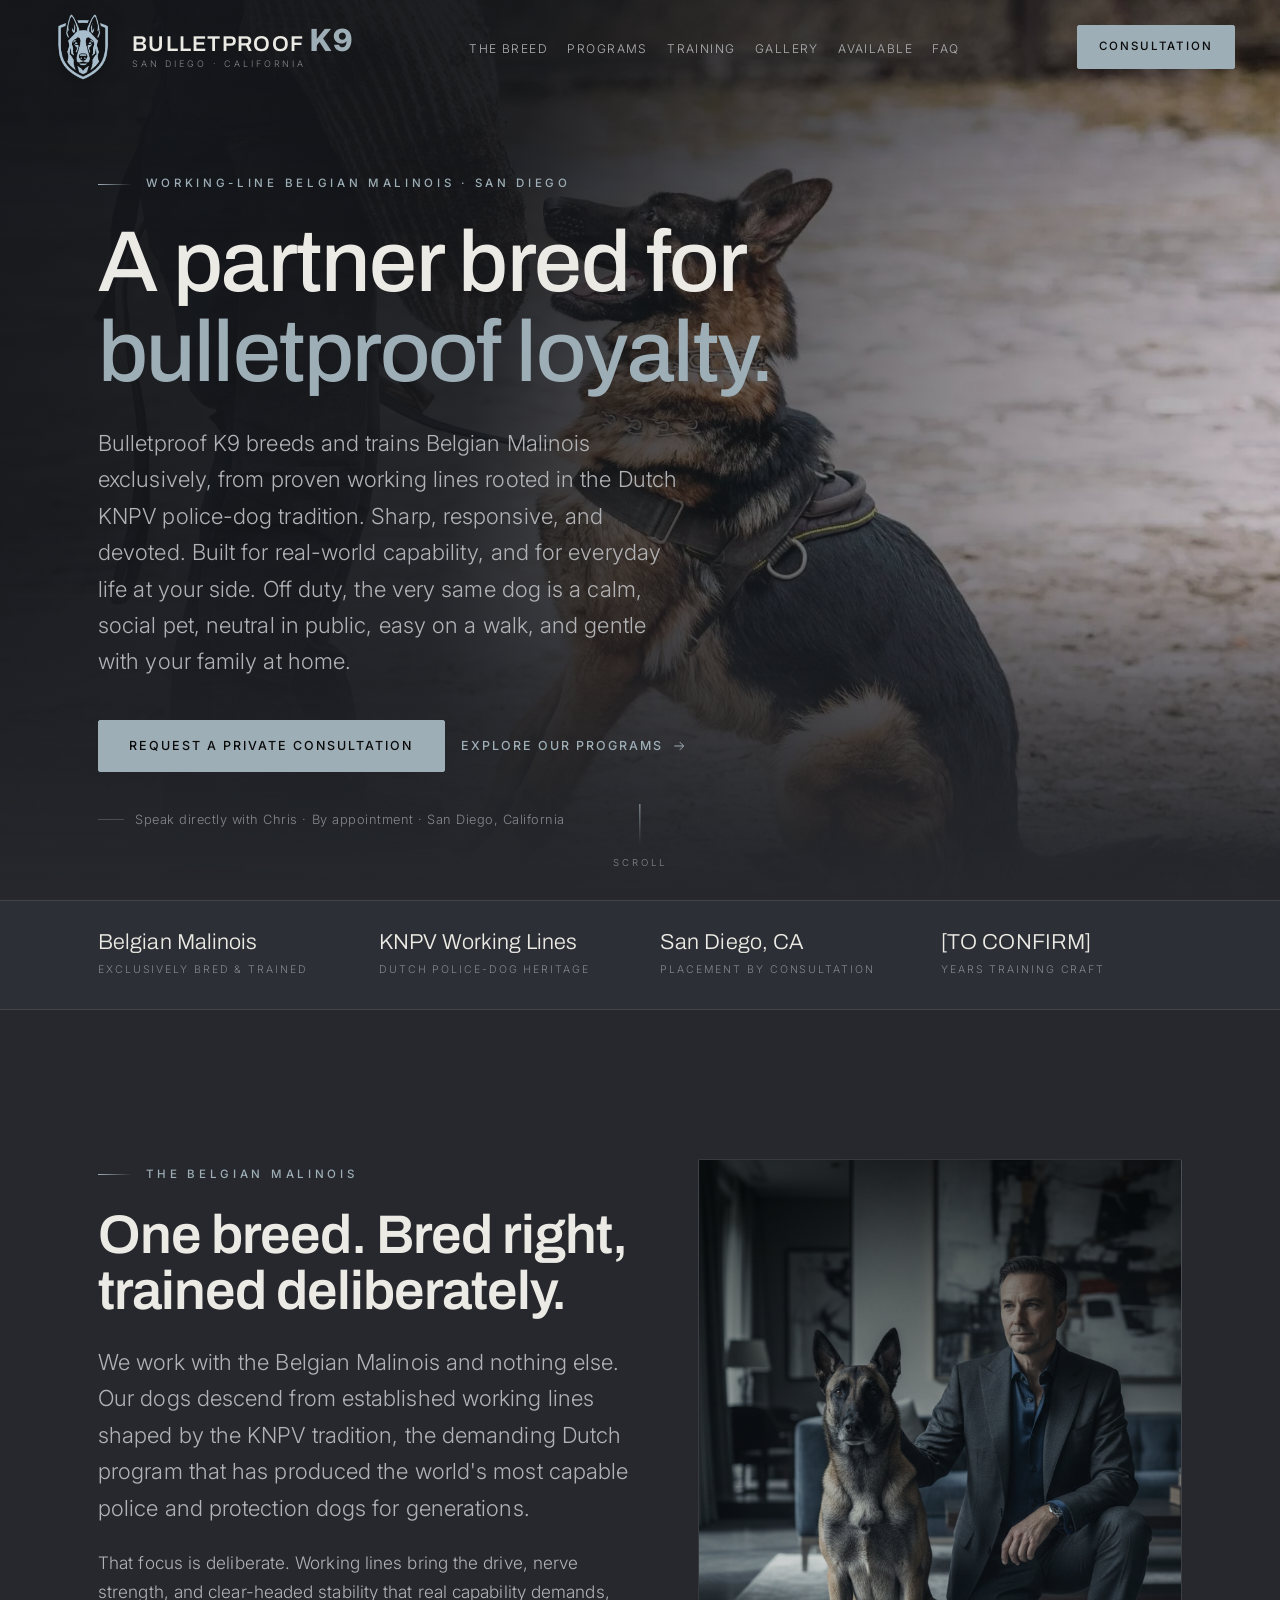
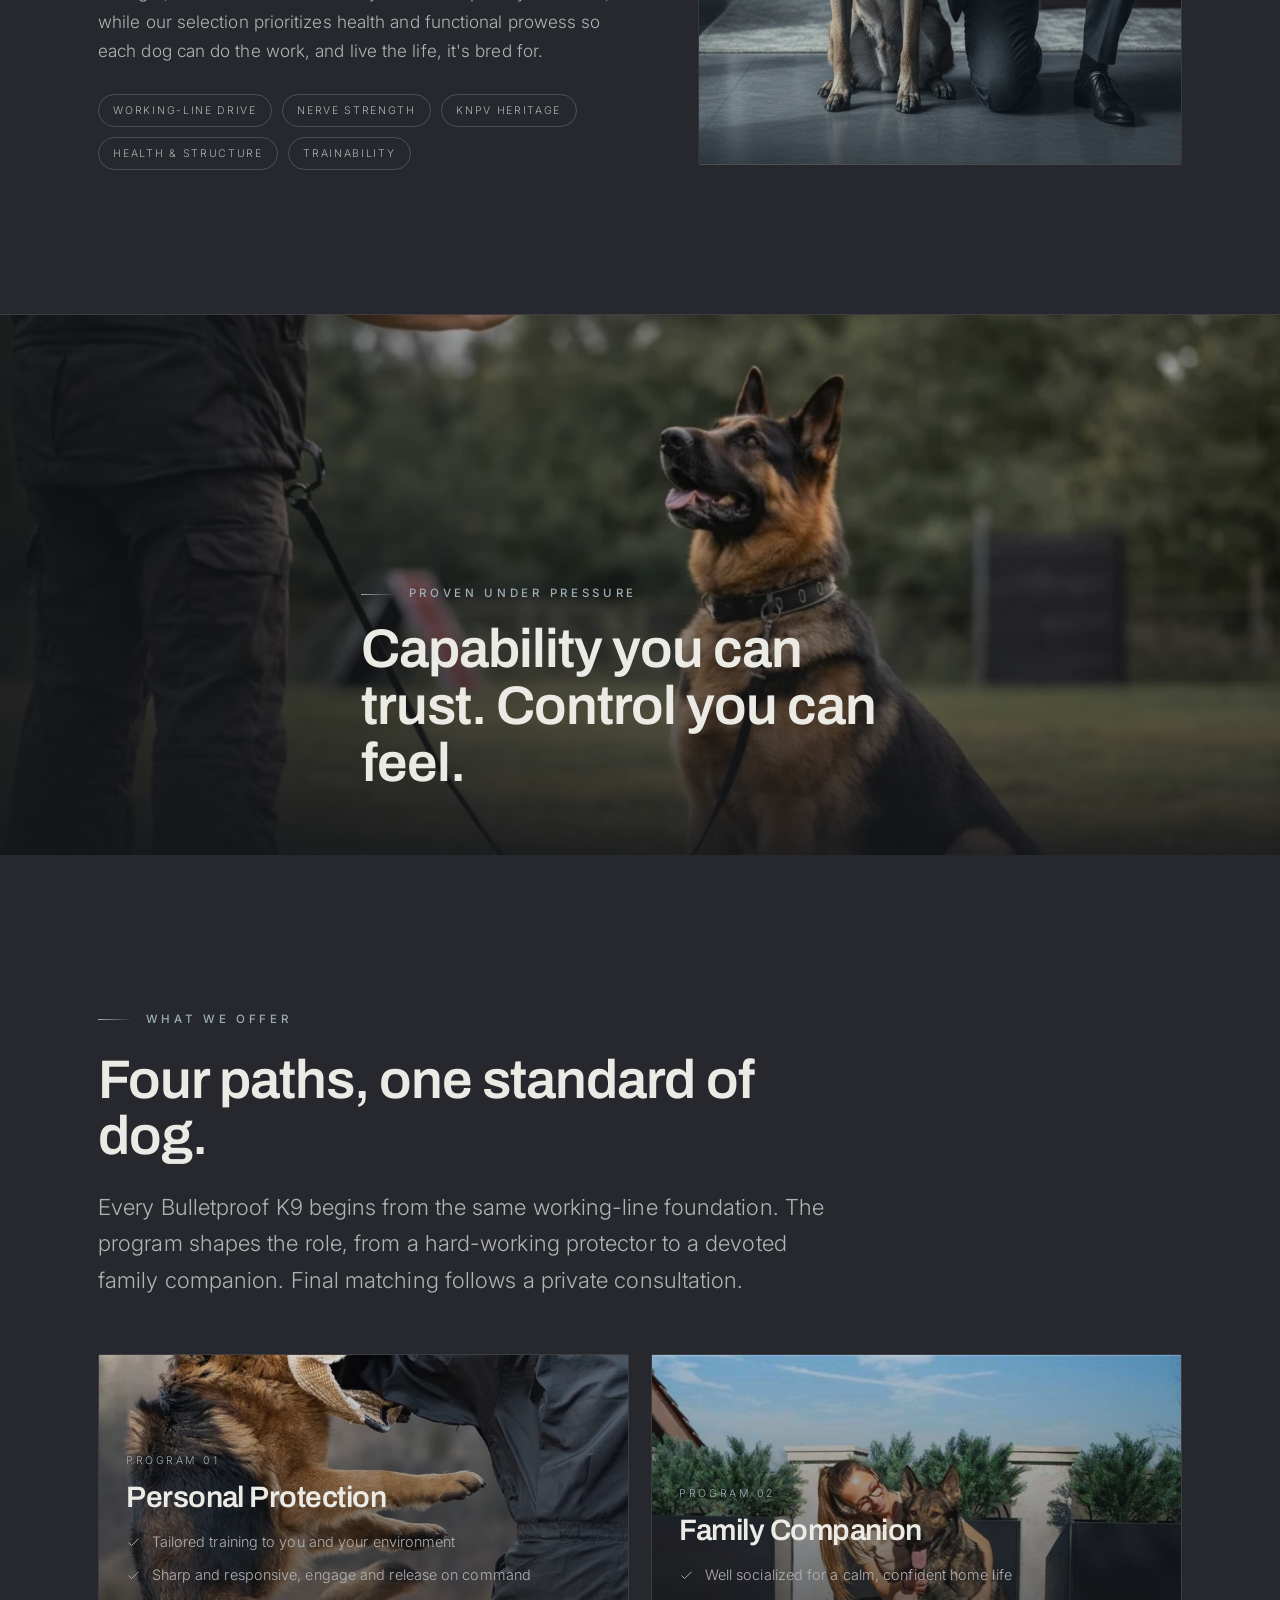
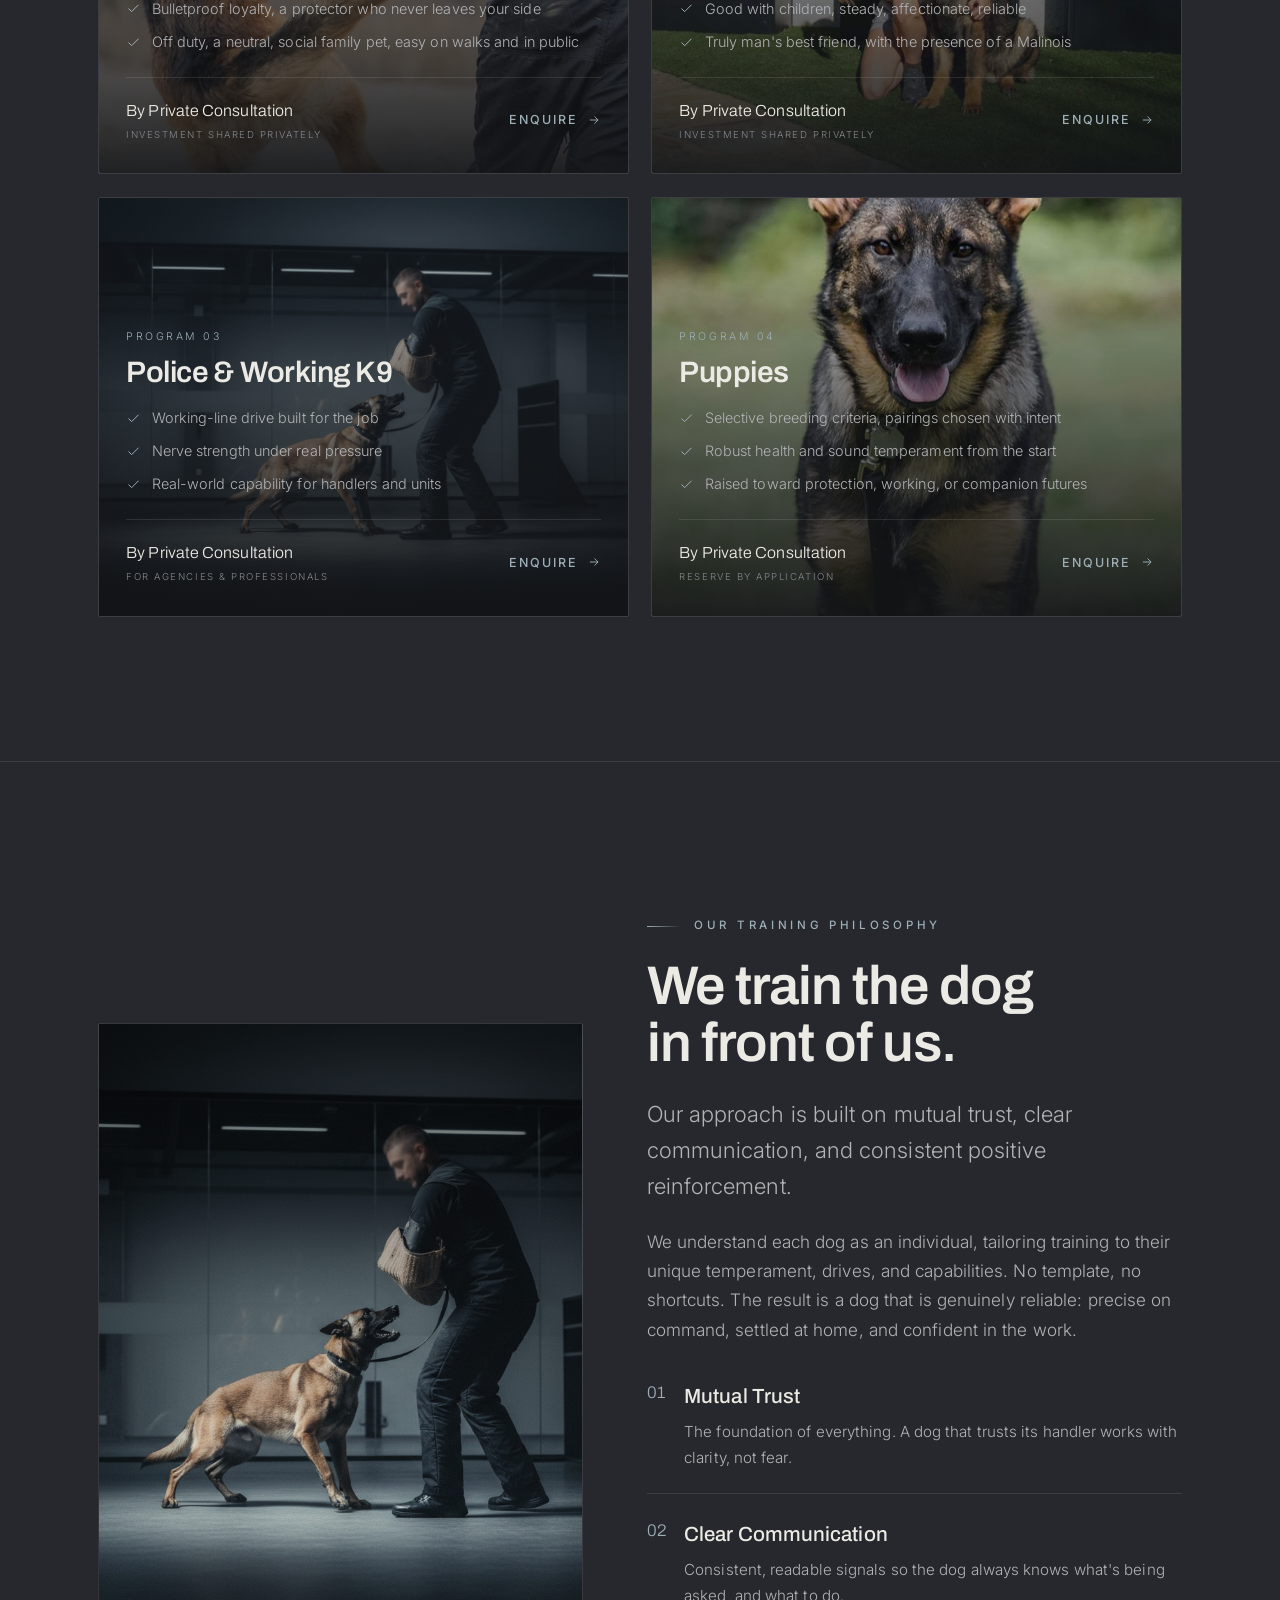
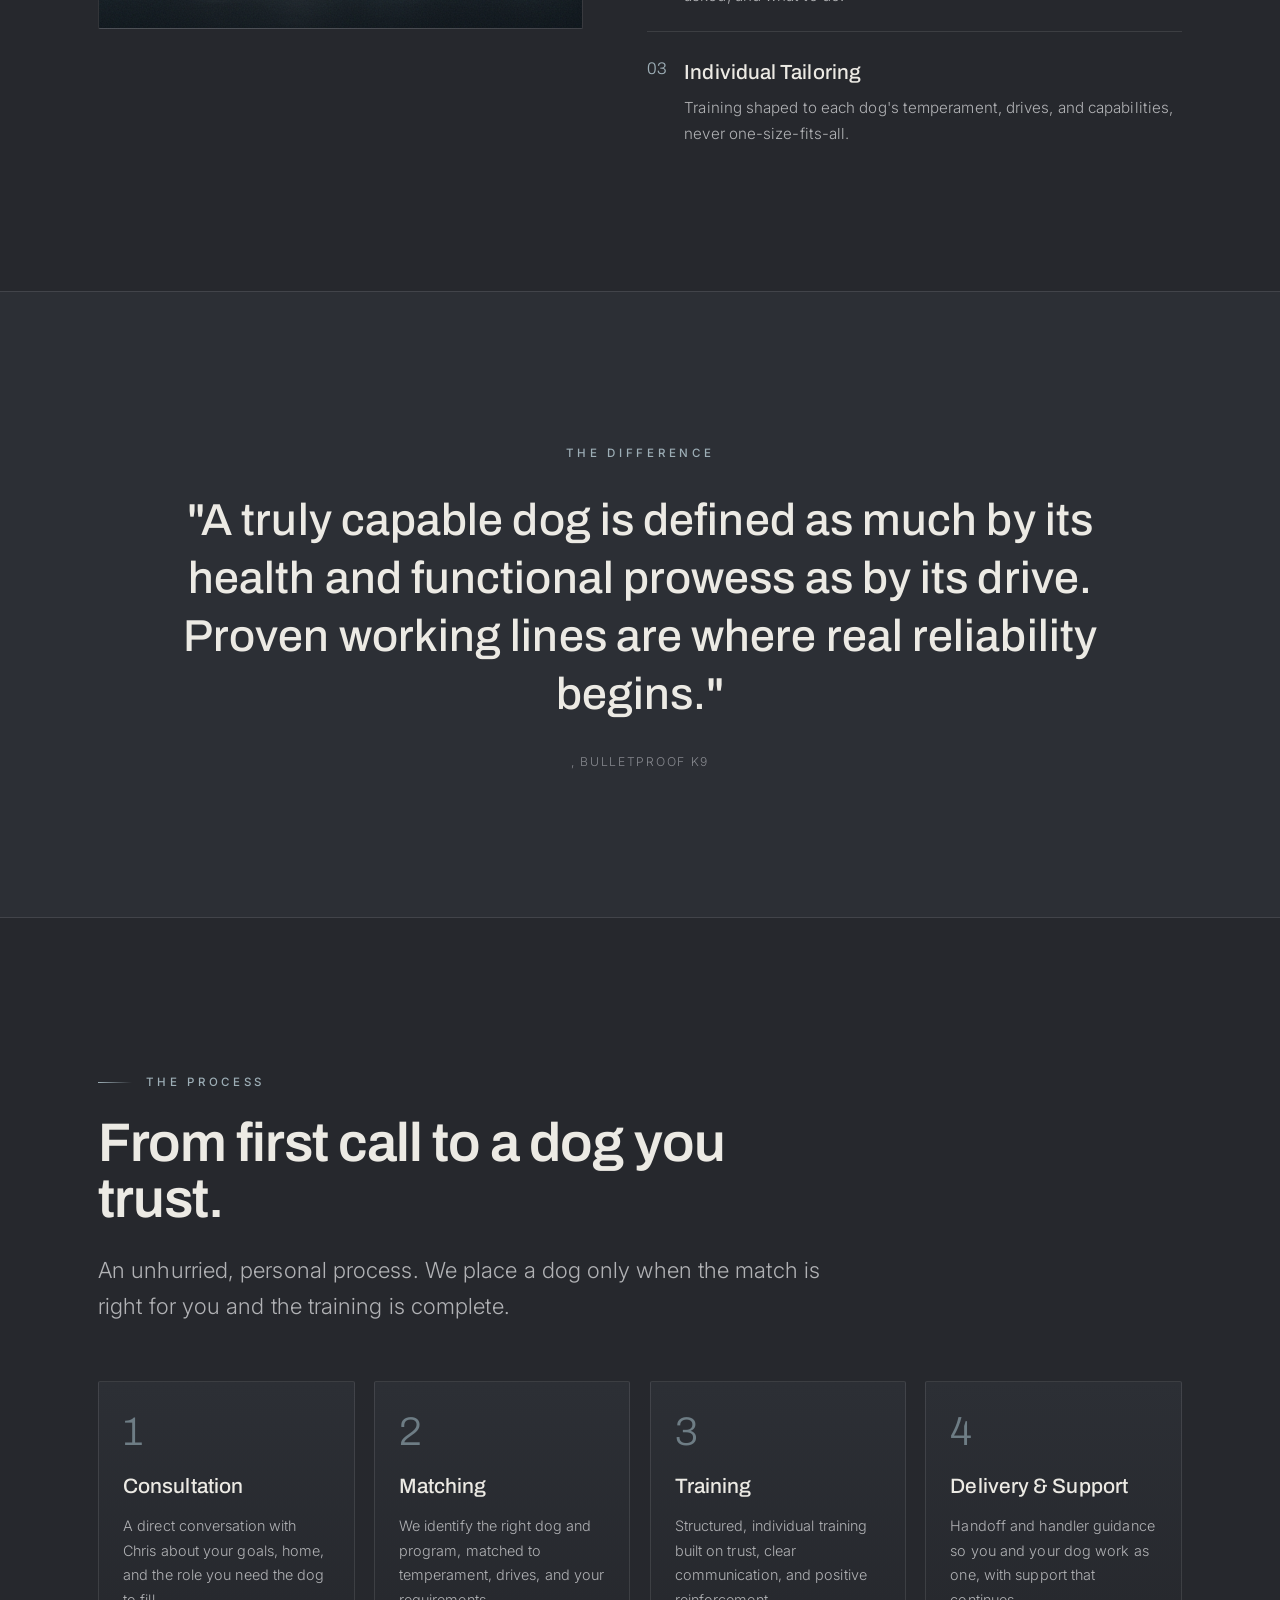
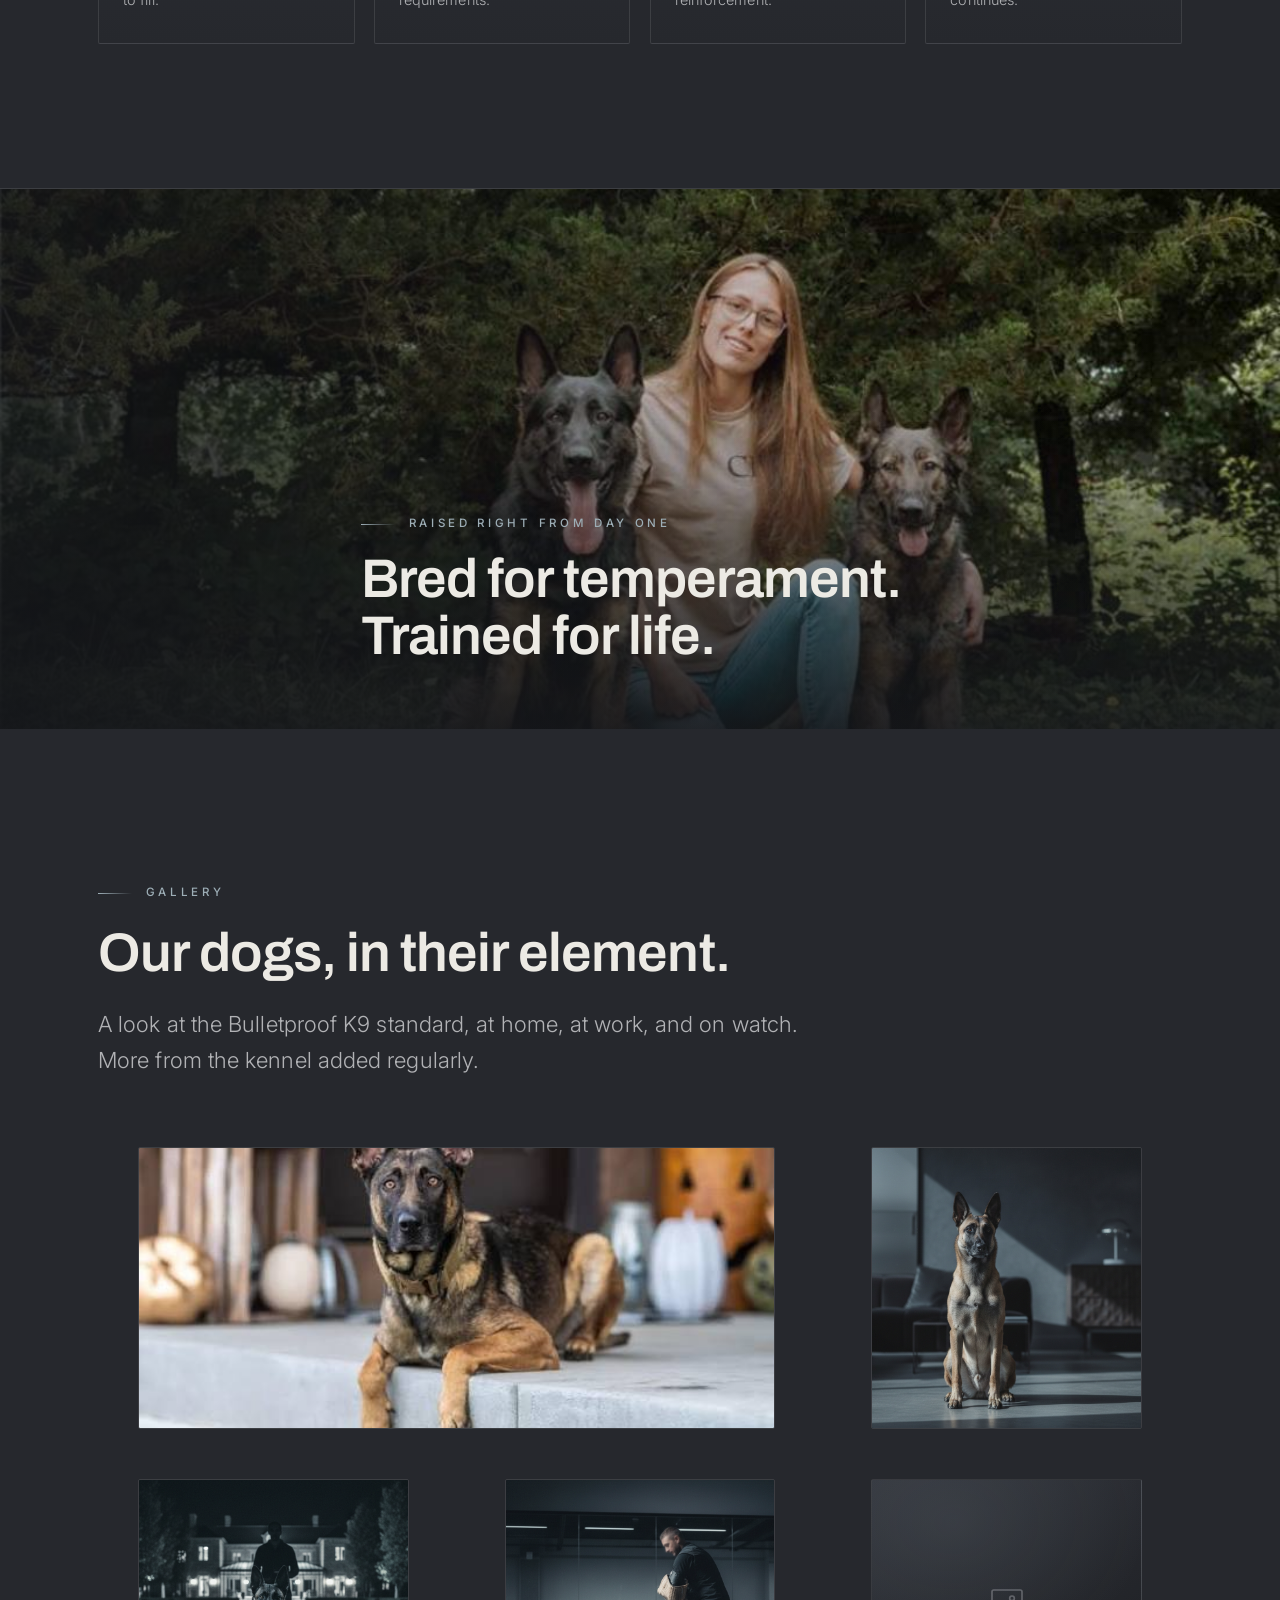
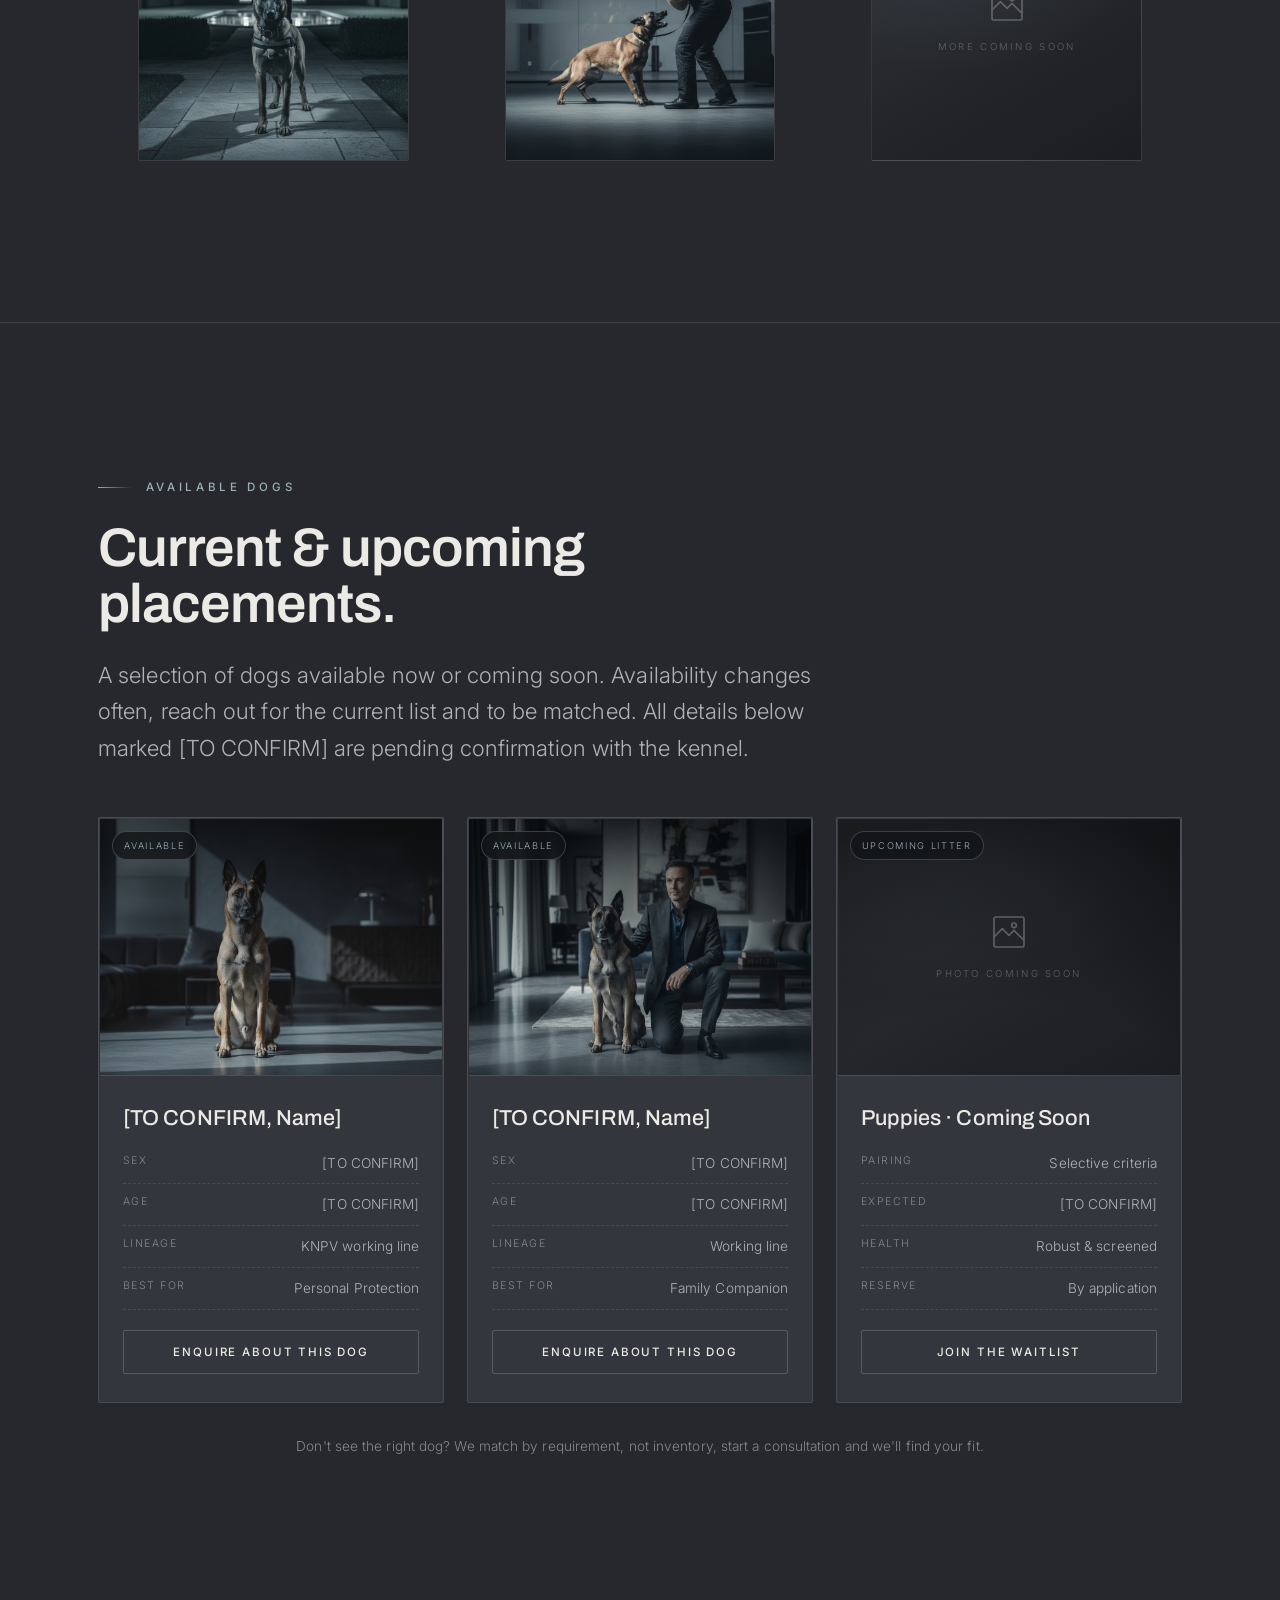
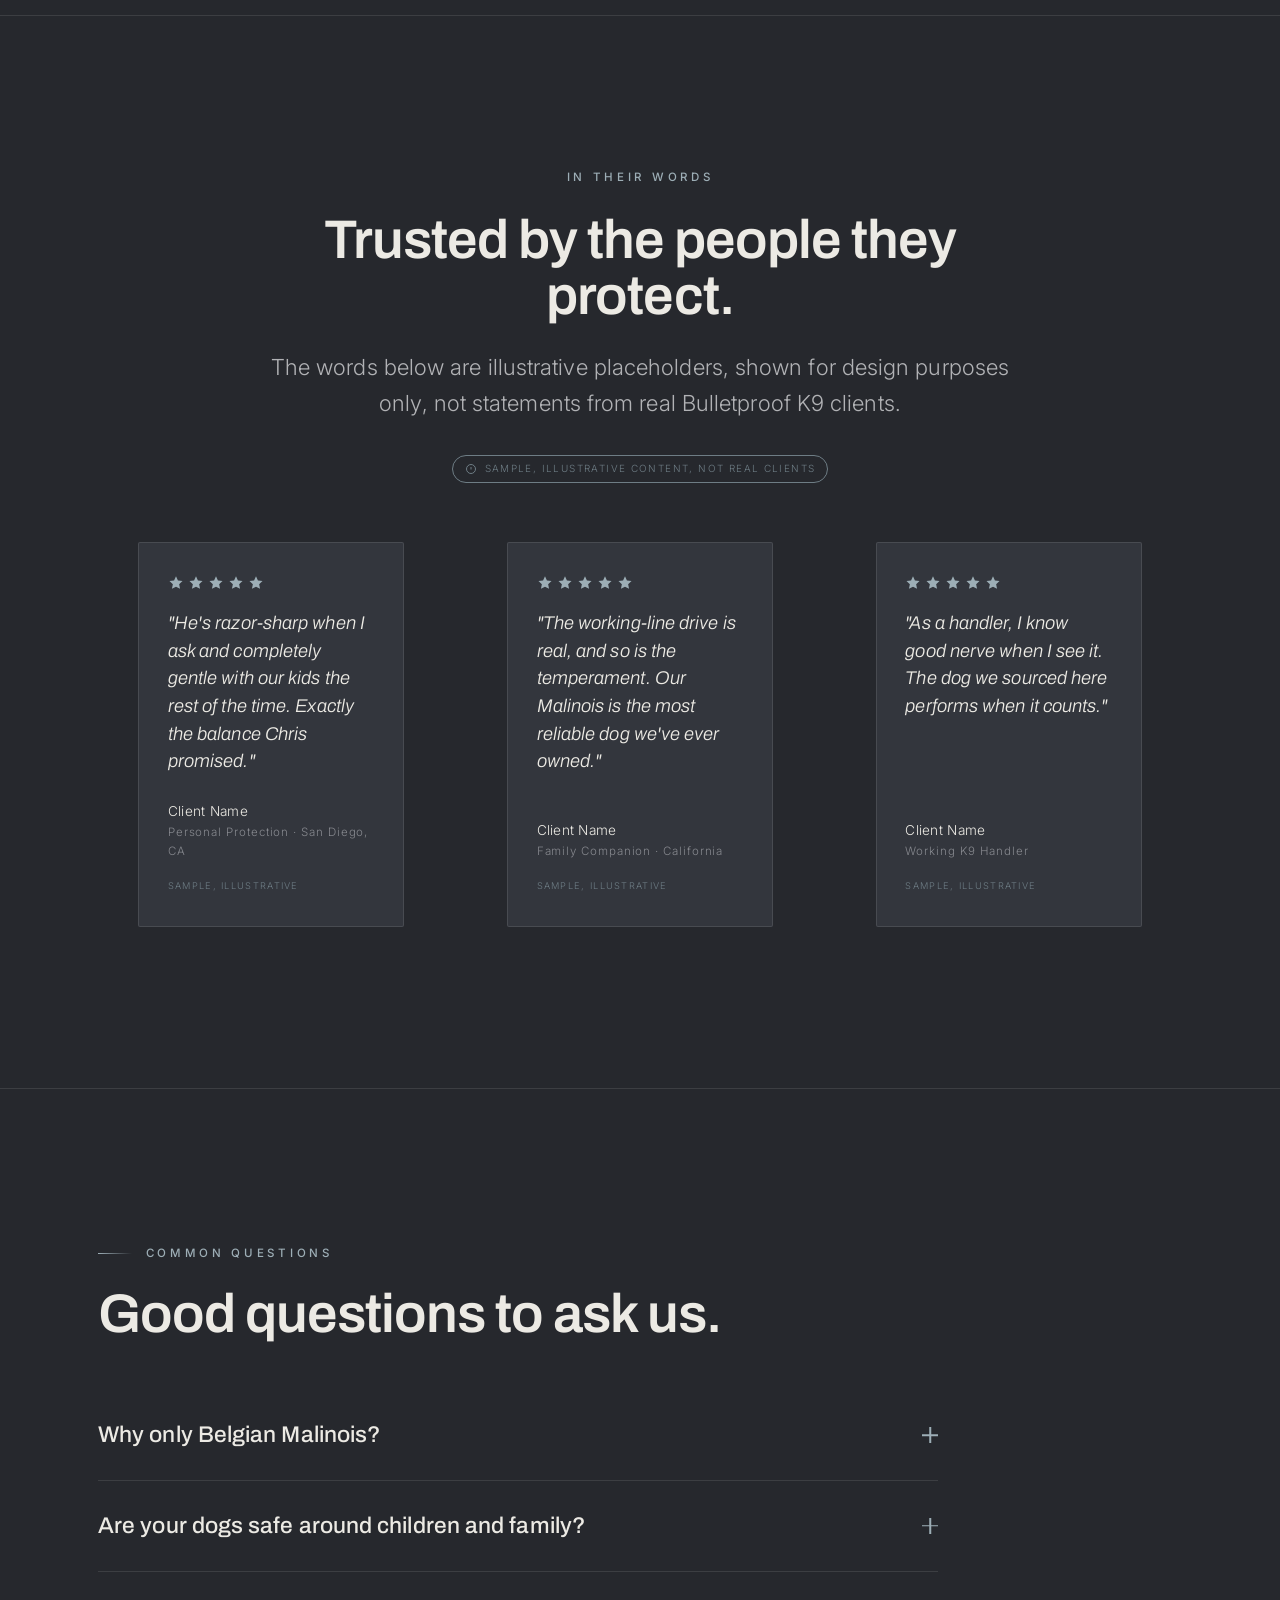
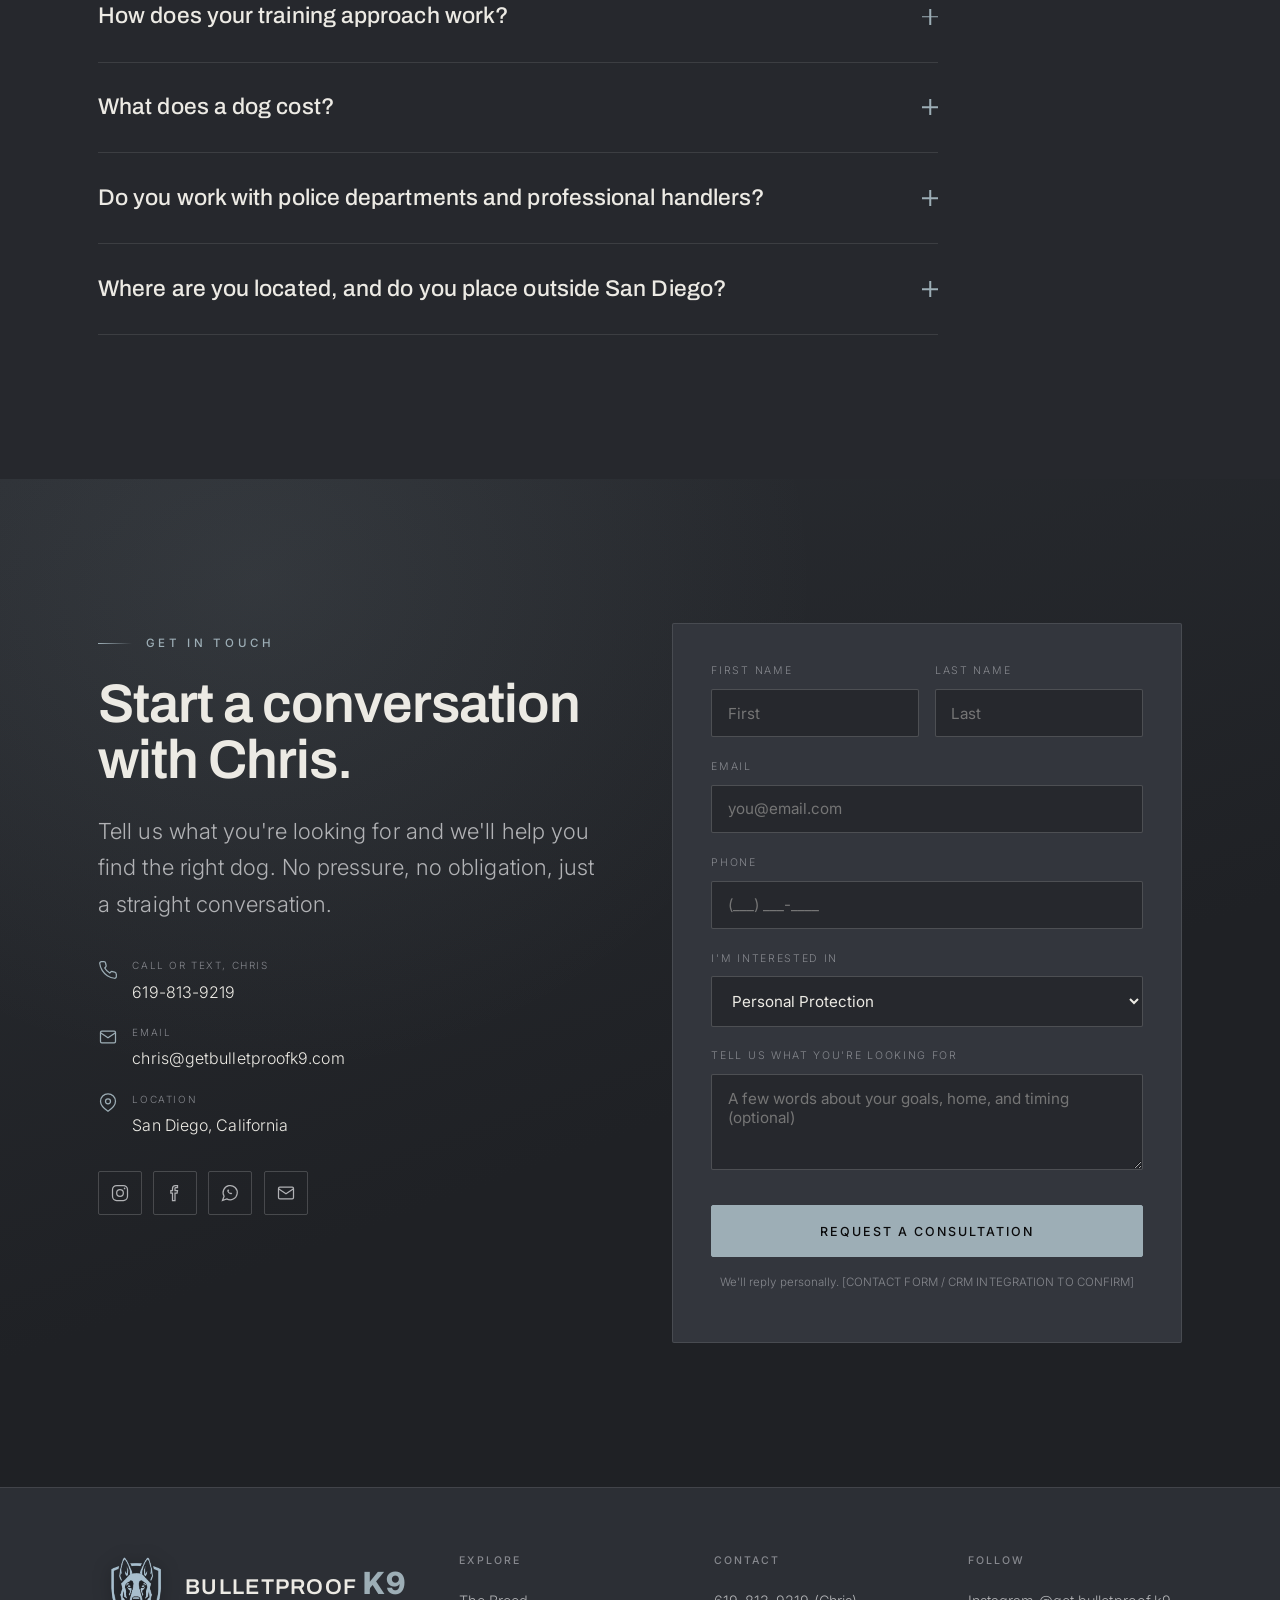
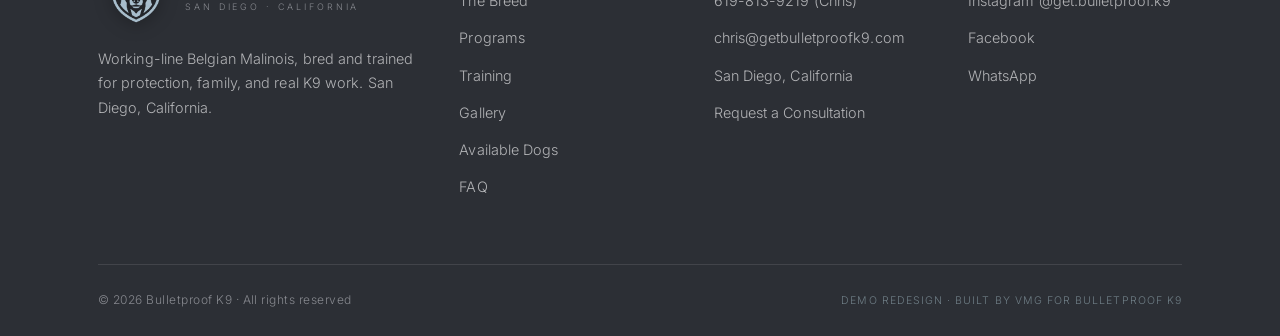
==== commit 67d36cf9: "Add files via upload" ====
--- a/index.html
+++ b/index.html
@@ -17,6 +17,7 @@
 <head>
 <meta charset="UTF-8">
 <meta name="viewport" content="width=device-width, initial-scale=1.0">
+<link rel="preload" as="image" href="images/real-7.jpg" fetchpriority="high">
 <title>Bulletproof K9, Working-Line Belgian Malinois · San Diego</title>
 <meta name="description" content="Bulletproof K9 breeds and trains working-line Belgian Malinois in San Diego, California, for personal protection, family companionship, and police & working K9 roles. By private consultation.">
 <link rel="icon" type="image/png" href="logo/emblem-fav2.png">
@@ -95,7 +96,7 @@
     <div class="hero-content reveal">
       <span class="eyebrow">Working-Line Belgian Malinois · San Diego</span>
       <h1 class="display">A partner bred for<br><em>bulletproof loyalty.</em></h1>
-      <p class="lede">Bulletproof K9 breeds and trains Belgian Malinois exclusively, from proven working lines rooted in the Dutch KNPV police-dog tradition. Sharp, responsive, and devoted. Built for real-world capability and for life at your side.</p>
+      <p class="lede">Bulletproof K9 breeds and trains Belgian Malinois exclusively, from proven working lines rooted in the Dutch KNPV police-dog tradition. Sharp, responsive, and devoted. Built for real-world capability, and for everyday life at your side. Off duty, the very same dog is a calm, social pet, neutral in public, easy on a walk, and gentle with your family at home.</p>
       <div class="hero-actions">
         <a class="btn btn-primary" href="contact.html">Request a Private Consultation</a>
         <a class="link-arrow" href="programs.html">Explore our programs
@@ -148,7 +149,7 @@
 <hr class="divider">
 
 <!-- ========================= IMAGE BAND ========================= -->
-<section class="reveal" aria-label="Trained for the real world" style="position:relative;height:min(60vh,540px);display:flex;align-items:flex-end;overflow:hidden;background:linear-gradient(90deg,rgba(20,22,26,.8),rgba(20,22,26,.25) 55%,rgba(20,22,26,0)),linear-gradient(rgba(20,22,26,0) 40%,rgba(20,22,26,.9)),url('images/tier2.jpg') center 35%/cover no-repeat;">
+<section class="reveal" aria-label="Trained for the real world" style="position:relative;height:min(60vh,540px);display:flex;align-items:flex-end;overflow:hidden;background:linear-gradient(90deg,rgba(20,22,26,.8),rgba(20,22,26,.25) 55%,rgba(20,22,26,0)),linear-gradient(rgba(20,22,26,0) 40%,rgba(20,22,26,.9)),url('images/real-6.jpg') center 40%/cover no-repeat;">
   <div class="wrap" style="padding-bottom:clamp(2.2rem,5vw,4rem)">
     <span class="eyebrow">Proven under pressure</span>
     <h2 class="h2" style="max-width:18ch;margin-top:1.1rem">Capability you can trust. Control you can feel.</h2>
@@ -167,7 +168,7 @@
     <div class="programs">
       <!-- Personal Protection -->
       <article class="prog reveal">
-        <div class="media"><img src="images/tier3.jpg" alt="A protection-trained Belgian Malinois on watch at an estate at night"></div>
+        <div class="media"><img src="images/real-8.jpg" alt="A protection dog in a controlled engagement drill"></div>
         <div class="scrim" aria-hidden="true"></div>
         <div class="body">
           <span class="rank">Program 01</span>
@@ -176,6 +177,7 @@
             <li><svg width="15" height="15" viewBox="0 0 24 24" fill="none" stroke="currentColor" stroke-width="1.6"><path d="M20 6L9 17l-5-5"/></svg>Tailored training to you and your environment</li>
             <li><svg width="15" height="15" viewBox="0 0 24 24" fill="none" stroke="currentColor" stroke-width="1.6"><path d="M20 6L9 17l-5-5"/></svg>Sharp and responsive, engage and release on command</li>
             <li><svg width="15" height="15" viewBox="0 0 24 24" fill="none" stroke="currentColor" stroke-width="1.6"><path d="M20 6L9 17l-5-5"/></svg>Bulletproof loyalty, a protector who never leaves your side</li>
+            <li><svg width="15" height="15" viewBox="0 0 24 24" fill="none" stroke="currentColor" stroke-width="1.6"><path d="M20 6L9 17l-5-5"/></svg>Off duty, a neutral, social family pet, easy on walks and in public</li>
           </ul>
           <div class="foot">
             <span class="price">By Private Consultation<small>Investment shared privately</small></span>
@@ -188,7 +190,7 @@
 
       <!-- Family Companion -->
       <article class="prog reveal">
-        <div class="media"><img src="images/standard.jpg" alt="A Belgian Malinois relaxed at home beside its family"></div>
+        <div class="media"><img src="images/real-calm.jpg" alt="A calm shepherd relaxed beside its owner at home"></div>
         <div class="scrim" aria-hidden="true"></div>
         <div class="body">
           <span class="rank">Program 02</span>
@@ -230,7 +232,7 @@
 
       <!-- Puppies -->
       <article class="prog reveal">
-        <div class="media"><img src="images/tier1.jpg" alt="A young Belgian Malinois seated, alert and composed, in a modern interior"></div>
+        <div class="media"><img src="images/real-portrait.jpg" alt="A young shepherd, friendly and composed"></div>
         <div class="scrim" aria-hidden="true"></div>
         <div class="body">
           <span class="rank">Program 04</span>
@@ -316,7 +318,7 @@
 <hr class="divider">
 
 <!-- ========================= IMAGE BAND 2 ========================= -->
-<section class="reveal" aria-label="A member of the family" style="position:relative;height:min(60vh,540px);display:flex;align-items:flex-end;overflow:hidden;background:linear-gradient(90deg,rgba(20,22,26,.8),rgba(20,22,26,.25) 55%,rgba(20,22,26,0)),linear-gradient(rgba(20,22,26,0) 40%,rgba(20,22,26,.9)),url('images/puppies.jpg') center 30%/cover no-repeat;">
+<section class="reveal" aria-label="A member of the family" style="position:relative;height:min(60vh,540px);display:flex;align-items:flex-end;overflow:hidden;background:linear-gradient(90deg,rgba(20,22,26,.8),rgba(20,22,26,.25) 55%,rgba(20,22,26,0)),linear-gradient(rgba(20,22,26,0) 40%,rgba(20,22,26,.9)),url('images/real-family.jpg') center 35%/cover no-repeat;">
   <div class="wrap" style="padding-bottom:clamp(2.2rem,5vw,4rem)">
     <span class="eyebrow">Raised right from day one</span>
     <h2 class="h2" style="max-width:18ch;margin-top:1.1rem">Bred for temperament. Trained for life.</h2>
@@ -332,7 +334,7 @@
       <p class="lede">A look at the Bulletproof K9 standard, at home, at work, and on watch. More from the kennel added regularly.</p>
     </div>
     <div class="gallery">
-      <figure class="g-item g-a reveal"><img src="images/hero.jpg" alt="A Belgian Malinois at heel beside its handler at a modern residence"><figcaption class="g-cap">At your side</figcaption></figure>
+      <figure class="g-item g-a reveal"><img src="images/real-porch.jpg" alt="A shepherd relaxed on the front porch at home"><figcaption class="g-cap">At your side</figcaption></figure>
       <figure class="g-item g-b reveal"><img src="images/tier1.jpg" alt="A Belgian Malinois seated and alert in a modern interior"><figcaption class="g-cap">Composed at home</figcaption></figure>
       <figure class="g-item g-c reveal"><img src="images/tier3.jpg" alt="A Belgian Malinois on watch at an estate at night"><figcaption class="g-cap">On watch</figcaption></figure>
       <figure class="g-item g-d reveal"><img src="images/tier2.jpg" alt="A Belgian Malinois in an engagement drill"><figcaption class="g-cap">In training</figcaption></figure>
--- a/css/styles.css
+++ b/css/styles.css
@@ -17,7 +17,7 @@
     --radius:    2px;
     --maxw:      1180px;
     --pad:       clamp(1.25rem, 5vw, 3rem);
-    --nav-h:     78px;
+    --nav-h:     94px;
     --serif: "Archivo", -apple-system, BlinkMacSystemFont, sans-serif; /* display, sans */
     --sans: "Inter", -apple-system, BlinkMacSystemFont, "Segoe UI", sans-serif;
   }
@@ -149,9 +149,9 @@
     padding-inline:clamp(1.5rem,3.5vw,3.5rem);
   }
   .brand{ display:inline-flex; align-items:center; gap:.7rem; flex:none; }
-  .brand .emblem{ width:auto; height:56px; flex:none; filter:drop-shadow(0 2px 8px rgba(0,0,0,.5)); }
+  .brand .emblem{ width:auto; height:76px; flex:none; filter:drop-shadow(0 2px 8px rgba(0,0,0,.5)); }
   .brand .word{ display:flex; flex-direction:column; line-height:1.05; }
-  .brand .word b{ font-family:var(--serif); font-size:1.18rem; font-weight:600; letter-spacing:.06em; }
+  .brand .word b{ font-family:var(--serif); font-size:1.34rem; font-weight:600; letter-spacing:.06em; }
   .brand .word b .k9{ color:var(--accent); font-size:1.42em; font-weight:800; letter-spacing:.01em; margin-left:.06em; }
   .brand .word span{ font-family:var(--sans); font-size:.56rem; letter-spacing:.32em; text-transform:uppercase; color:var(--ink-mute); margin-top:.15rem; }
 
@@ -220,14 +220,14 @@
      HERO
   --------------------------------------------------------------------- */
   .hero{ position:relative; min-height:100svh; display:flex; align-items:center; padding-top:var(--nav-h); overflow:hidden; }
-  .hero-bg{ position:absolute; inset:-8% 0; z-index:0; will-change:transform; }
+  .hero-bg{ position:absolute; inset:-8% 0; z-index:0; }
   .hero-img{
     position:absolute; inset:0;
     background:
-      linear-gradient(100deg, rgba(20,22,26,.96) 0%, rgba(20,22,26,.78) 34%, rgba(20,22,26,.34) 62%, rgba(20,22,26,.10) 100%),
-      url("images/hero.jpg") center right / cover no-repeat;
-    animation:heroZoom 22s ease-out both;
-  }
+      linear-gradient(100deg, rgba(20,22,26,.98) 0%, rgba(20,22,26,.92) 38%, rgba(20,22,26,.55) 66%, rgba(20,22,26,.16) 100%),
+      url("../images/real-7.jpg") center 30% / cover no-repeat;
+  }
+  .hero-img.zoom{ animation:heroZoom 22s ease-out both; }
   @keyframes heroZoom{ from{ transform:scale(1.08); } to{ transform:scale(1); } }
   .hero::before{ content:""; position:absolute; inset:0; z-index:1; pointer-events:none;
     background:linear-gradient(180deg, rgba(20,22,26,.30), transparent 26%, transparent 66%, rgba(20,22,26,.6)); }
